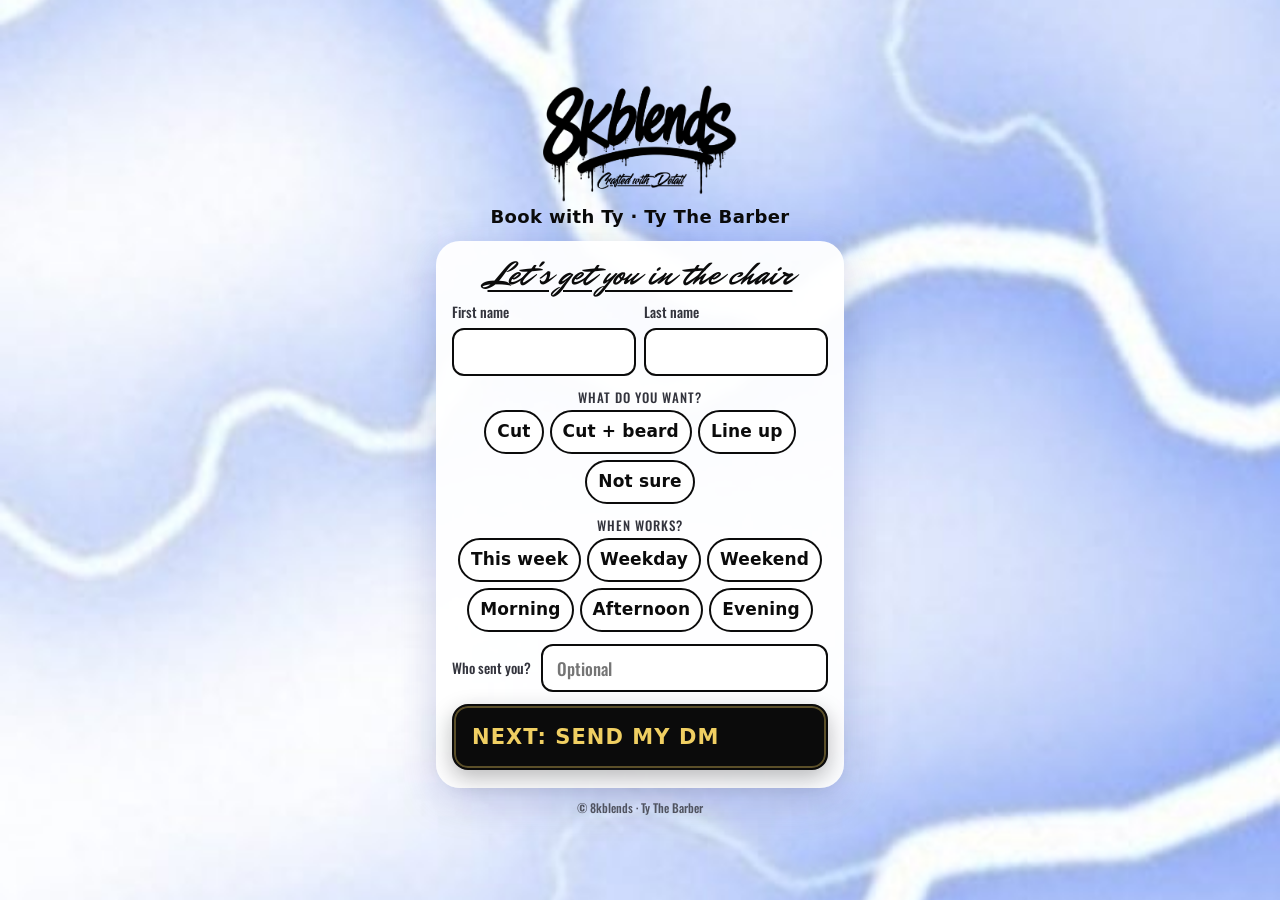
==== book/index.html @ 53a9d832 "Send reviews and booking requests to the 8kblends HQ Sheet Reviews (/review/) and booking requests (" ====
<!doctype html>
<html lang="en">
<head>
<meta charset="utf-8">
<meta name="viewport" content="width=device-width, initial-scale=1, viewport-fit=cover">
<meta name="theme-color" content="#0b0b0b">
<meta name="format-detection" content="telephone=no">
<meta name="apple-mobile-web-app-capable" content="yes">
<meta name="mobile-web-app-capable" content="yes">
<meta name="apple-mobile-web-app-status-bar-style" content="default">
<meta name="description" content="Looking for your next Barber? Save Ty's contact in one tap, follow @8kblends and book a cut. The Bay Area, California.">
<meta property="og:type" content="website">
<meta property="og:site_name" content="8kblends">
<meta property="og:url" content="https://8kblends.github.io/">
<meta property="og:title" content="Ty The Barber · @8kblends">
<meta property="og:description" content="Looking for your next Barber? Save my contact in one tap.">
<meta property="og:image" content="https://8kblends.github.io/assets/og.jpg">
<meta property="og:image:width" content="1200">
<meta property="og:image:height" content="630">
<meta property="og:image:alt" content="The 8kblends drip logo with a cartoon of Ty holding gold clippers">
<meta name="twitter:card" content="summary_large_image">
<link rel="icon" type="image/png" href="/icons/icon-192.png">
<link rel="apple-touch-icon" href="/icons/apple-touch-icon.png">
<link rel="preload" href="/assets/fonts/oswald-latin-700-normal.woff2" as="font" type="font/woff2" crossorigin>
<link rel="preload" href="/assets/fonts/mr-dafoe-latin-400-normal.woff2" as="font" type="font/woff2" crossorigin>
<link rel="stylesheet" href="/assets/site.css?v=54b8e4a54a">


<title>Book a cut · 8kblends</title>
<link rel="canonical" href="https://8kblends.github.io/book/">
<link rel="manifest" href="/manifest.webmanifest">
</head>
<body class="theme-lightning book-page">
<div class="wrap">
  <header class="masthead">
    <img class="logo logo-sm" src="/assets/logo.webp" width="994" height="599" alt="8kblends, Crafted with Detail">
    <h1 class="byline">Book with Ty <span aria-hidden="true">·</span> Ty The Barber</h1>
  </header>

  <main class="panel">
    <h2 class="hook">Let's get you in the chair</h2>
    <form class="book-form" data-book-form>
      <div class="field-row">
        <label class="field"><span>First name</span><input name="first" autocomplete="given-name" maxlength="30" required></label>
        <label class="field"><span>Last name</span><input name="last" autocomplete="family-name" maxlength="30" required></label>
      </div>
      <fieldset class="chips">
        <legend>What do you want?</legend>
        <label class="chip"><input type="radio" name="service" value="Cut" required><span>Cut</span></label>
        <label class="chip"><input type="radio" name="service" value="Cut + beard"><span>Cut + beard</span></label>
        <label class="chip"><input type="radio" name="service" value="Line up"><span>Line up</span></label>
        <label class="chip"><input type="radio" name="service" value="Not sure"><span>Not sure</span></label>
      </fieldset>
      <fieldset class="chips">
        <legend>When works?</legend>
        <label class="chip"><input type="radio" name="day" value="This week"><span>This week</span></label>
        <label class="chip"><input type="radio" name="day" value="Weekday"><span>Weekday</span></label>
        <label class="chip"><input type="radio" name="day" value="Weekend"><span>Weekend</span></label>
        <label class="chip"><input type="radio" name="time" value="Morning"><span>Morning</span></label>
        <label class="chip"><input type="radio" name="time" value="Afternoon"><span>Afternoon</span></label>
        <label class="chip"><input type="radio" name="time" value="Evening"><span>Evening</span></label>
      </fieldset>
      <label class="field field-inline"><span>Who sent you?</span><input name="ref" maxlength="30" placeholder="Optional"></label>
      <input class="hp" name="website" tabindex="-1" autocomplete="off" aria-hidden="true">
      <button class="btn btn-primary" type="submit">Next: send my DM</button>
    </form>
  </main>

  <p class="fine">© 8kblends · Ty The Barber</p>
</div>

<dialog class="sheet" id="book-dm" aria-labelledby="book-dm-title">
  <form method="dialog" class="sheet-close-form">
    <button class="sheet-close" aria-label="Close">
      <svg viewBox="0 0 24 24" fill="none" stroke="currentColor" stroke-width="2.4" stroke-linecap="round" aria-hidden="true"><path d="M6 6l12 12M18 6 6 18"/></svg>
    </button>
  </form>
  <p class="sheet-kicker">Last step</p>
  <h2 class="sheet-title" id="book-dm-title">Send me a DM</h2>
  <p class="sheet-text">Your message is copied. Paste it in Instagram and I'll confirm your time.</p>
  <p class="dm-preview" data-dm-preview></p>
  <a class="btn btn-primary" href="https://ig.me/m/8kblends" data-dm-open data-count="book-dm">
    <svg viewBox="0 0 24 24" fill="none" stroke="currentColor" stroke-width="2" stroke-linecap="round" stroke-linejoin="round" aria-hidden="true"><rect x="3" y="3" width="18" height="18" rx="5"/><circle cx="12" cy="12" r="4"/><circle cx="17.5" cy="6.5" r=".6" fill="currentColor"/></svg>
    Open Instagram DM
  </a>

  <form method="dialog"><button class="sheet-later">Done</button></form>
</dialog>
<script type="application/json" id="site-config">{"site": "https://8kblends.github.io", "phone": "+19254811969", "company": "Ty The Barber", "nickname": "Ty", "dm": "https://ig.me/m/8kblends", "endpoint": "https://script.google.com/macros/s/AKfycbwviMHjZOcUVLB2PJBwBjjKKElLPbeXS-Q68Xgtw4oMO0ocJk8Ds4v7jdi9OsdoQ2rn/exec", "share_text": "Get a fresh cut from Ty The Barber 💈 Mention me when you book:", "banner": "{name} sent you! Mention {name} when you book."}</script>
<script src="/assets/card.js?v=54b8e4a54a" defer></script>
<script src="/assets/book.js?v=54b8e4a54a" defer></script>
</body>
</html>
---- assets/site.css ----
/* 8kblends digital card. Brand kit pulled from the Canva mockups. */

@font-face { font-family: "Oswald"; font-weight: 500; font-display: swap;
  src: url("/assets/fonts/oswald-latin-500-normal.woff2") format("woff2"); }
@font-face { font-family: "Oswald"; font-weight: 700; font-display: swap;
  src: url("/assets/fonts/oswald-latin-700-normal.woff2") format("woff2"); }
@font-face { font-family: "Mr Dafoe"; font-weight: 400; font-display: swap;
  src: url("/assets/fonts/mr-dafoe-latin-400-normal.woff2") format("woff2"); }

:root {
  /* The card is a printed-brand look: always white paper, black ink. */
  color-scheme: light;
  --ink: #0b0b0b;
  --ink-2: #33343d;
  --paper: #ffffff;
  --bolt: #7586ec;
  --bolt-wash: #eef0fd;
  --gold-hi: #f0cf62;
  --radius: 16px;
  --display: "Oswald", "Arial Narrow", "Roboto Condensed", system-ui, sans-serif;
  --script: "Mr Dafoe", "Brush Script MT", "Segoe Script", cursive;
  /* Everything below scales with the visible screen height (svh), so the
     card always fits on one screen, from an iPhone SE up. */
  --vh: 1vh;
}
@supports (height: 1svh) { :root { --vh: 1svh; } }

* { box-sizing: border-box; }
html { -webkit-text-size-adjust: 100%; }
body {
  margin: 0;
  background: var(--paper);
  color: var(--ink);
  font: 500 16px/1.4 var(--display);
}
img { display: block; max-width: 100%; height: auto; }
a { color: inherit; }

/* ---------- Card page: one screen, lightning ---------- */
.theme-lightning { background: var(--bolt-wash) url("/assets/lightning.jpg") center / cover no-repeat; }
.wrap {
  display: flex; flex-direction: column; justify-content: center;
  gap: clamp(6px, calc(1.3 * var(--vh)), 14px);
  width: 100%; max-width: 440px; min-height: calc(100 * var(--vh));
  margin: 0 auto;
  padding: calc(clamp(8px, calc(1.6 * var(--vh)), 18px) + env(safe-area-inset-top)) 16px
           calc(clamp(8px, calc(1.4 * var(--vh)), 16px) + env(safe-area-inset-bottom));
}
.masthead { display: grid; justify-items: center; gap: 2px; }
.logo { width: auto; max-width: min(94%, 380px); max-height: calc(21 * var(--vh)); }
.byline {
  margin: 0; text-align: center;
  font-weight: 700; font-size: clamp(14px, calc(2.1 * var(--vh)), 18px); letter-spacing: .02em;
}
.panel {
  padding: clamp(10px, calc(1.8 * var(--vh)), 18px) 16px clamp(12px, calc(2 * var(--vh)), 20px);
  border-radius: 24px;
  background: rgba(255, 255, 255, .95);
  box-shadow: 0 12px 40px rgba(40, 50, 140, .22);
}
.hook {
  margin: 0 0 clamp(8px, calc(1.4 * var(--vh)), 14px);
  font: 400 clamp(24px, calc(4.2 * var(--vh)), 34px)/1.05 var(--script);
  text-align: center;
  text-decoration: underline; text-decoration-thickness: 2px; text-underline-offset: 6px;
}
.fine { margin: 0; text-align: center; font-size: 12px; color: var(--ink-2); opacity: .8; }

/* "Marcus sent you" line, shown when the card is opened from a friend's link. */
.ref-banner {
  margin: 0 0 clamp(6px, calc(1.2 * var(--vh)), 14px); padding: clamp(5px, calc(1 * var(--vh)), 9px) 12px;
  border-radius: 14px; background: var(--ink); color: var(--gold-hi);
  font-size: clamp(13px, calc(2.1 * var(--vh)), 16px); line-height: 1.2; text-align: center;
}
.ref-banner[hidden] { display: none; }
/* On a friend's link the banner takes the headline's place, so the card still fits one screen. */
.ref-banner:not([hidden]) + .hook { display: none; }

/* Price strip. Free mode: prices crossed out next to a FREE stamp. */
.prices {
  display: flex; flex-wrap: wrap; justify-content: center; align-items: center; gap: 2px 12px;
  margin: calc(-0.4 * var(--vh)) 0 clamp(8px, calc(1.3 * var(--vh)), 14px); padding: 0;
  list-style: none; font-size: clamp(13px, calc(1.9 * var(--vh)), 15px); color: var(--ink-2);
}
.prices li { white-space: nowrap; }
.prices s { text-decoration-thickness: 2px; text-decoration-color: #d0342c; }
.prices b { color: var(--ink); }
.free-badge {
  padding: 2px 9px; border-radius: 999px; background: var(--ink); color: var(--gold-hi);
  font-weight: 700; letter-spacing: .1em; text-transform: uppercase;
  transform: rotate(-4deg);
}
.visually-hidden {
  position: absolute; width: 1px; height: 1px; overflow: hidden;
  clip: rect(0 0 0 0); clip-path: inset(50%); white-space: nowrap;
}

/* ---------- Buttons ---------- */
.actions { display: grid; gap: clamp(6px, calc(1.1 * var(--vh)), 12px); }
.btn {
  display: flex; align-items: center; gap: 14px;
  width: 100%; min-height: clamp(42px, calc(6.4 * var(--vh)), 58px); padding: 0 18px;
  border: 2px solid var(--ink); border-radius: var(--radius);
  background: var(--paper); color: var(--ink);
  font: 700 clamp(15px, calc(2.2 * var(--vh)), 18px)/1 var(--display);
  letter-spacing: .05em; text-transform: uppercase; text-align: left;
  text-decoration: none; cursor: pointer;
  -webkit-tap-highlight-color: transparent;
  transition: transform .08s ease;
}
.btn:active { transform: scale(.98); }
.btn:focus-visible, .sheet-close:focus-visible { outline: 3px solid var(--bolt); outline-offset: 3px; }
.btn svg { width: 22px; height: 22px; flex: none; }
.btn .sub {
  margin-left: auto;
  font: 500 14px/1.1 var(--display); letter-spacing: .02em; text-transform: none;
  color: var(--ink-2); text-align: right;
}
/* Labels stay on one line; only the small sub line may wrap on narrow phones. */
.btn { white-space: nowrap; }
.btn .sub { white-space: normal; }
/* A tip that's been done gets a check mark. */
.btn.done::after {
  content: "✓"; display: grid; place-items: center; flex: none;
  width: 24px; height: 24px; margin-left: 10px; border-radius: 50%;
  background: #00a63e; color: #fff; font-size: 14px;
}
.btn.done::after { margin-left: auto; }
/* Two-line button: label with the sub line under it (tip page). */
.btn-tall { min-height: clamp(54px, calc(8 * var(--vh)), 68px); }
.stack { display: grid; gap: 5px; }
.btn-tall .sub { margin-left: 0; }
.btn-primary {
  min-height: clamp(48px, calc(7.4 * var(--vh)), 66px);
  font-size: clamp(17px, calc(2.5 * var(--vh)), 21px);
  background: var(--ink); color: var(--gold-hi); border-color: var(--ink);
  box-shadow: 0 8px 22px rgba(11, 11, 11, .28), inset 0 0 0 2px rgba(240, 207, 98, .35);
}

.contact-line {
  display: flex; justify-content: center; align-items: center; flex-wrap: wrap; gap: 4px 14px;
  margin: clamp(8px, calc(1.4 * var(--vh)), 16px) 0 0;
  font-size: clamp(14px, calc(2 * var(--vh)), 16px);
}
.contact-line a { text-underline-offset: 3px; }

/* ---------- Bottom sheets (follow nudge, thank-you) ---------- */
.sheet {
  position: fixed; inset: auto 0 0 0;
  width: min(100%, 440px); max-width: none; margin: 0 auto;
  padding: 22px 20px calc(24px + env(safe-area-inset-bottom));
  border: 0; border-radius: 24px 24px 0 0;
  background: var(--paper); color: var(--ink);
  box-shadow: 0 -10px 40px rgba(11, 11, 11, .25);
}
.sheet::backdrop { background: rgba(11, 11, 11, .45); }
.sheet[open] { animation: sheet-up .22s ease-out; }
@keyframes sheet-up { from { transform: translateY(40px); opacity: 0; } }
.sheet-close-form { position: absolute; top: 12px; right: 12px; margin: 0; }
.sheet-close {
  display: grid; place-items: center; width: 40px; height: 40px;
  border: 0; border-radius: 50%; background: #f0f0f3; color: var(--ink); cursor: pointer;
}
.sheet-close svg { width: 18px; height: 18px; }
.sheet-title { margin: 0 0 14px; font: 700 20px/1 var(--display); letter-spacing: .05em; text-transform: uppercase; }

.toast {
  position: fixed; left: 50%; bottom: calc(24px + env(safe-area-inset-bottom)); z-index: 10;
  transform: translate(-50%, 16px); opacity: 0; pointer-events: none;
  padding: 12px 18px; border-radius: 999px;
  background: var(--ink); color: var(--paper);
  font: 500 15px/1.2 var(--display); white-space: nowrap;
  transition: opacity .2s, transform .2s;
}
.toast.show { opacity: 1; transform: translate(-50%, 0); }

/* ---------- QR screen (slide 4, shown on Ty's phone) ---------- */
.qr-page { background: var(--bolt-wash) url("/assets/lightning.jpg") center / cover no-repeat; }
.qr-stage {
  display: grid;
  grid-template-rows: auto auto auto auto minmax(0, 1fr);
  grid-template-areas: "tabs" "hook" "qr" "cta" "scene";
  justify-items: center;
  height: calc(100 * var(--vh));
  padding: calc(12px + env(safe-area-inset-top)) 16px 0;
  overflow: hidden;
}
/* Contact | Pay toggle: Ty flips to Pay at checkout. */
.qr-tabs {
  grid-area: tabs; display: inline-flex; padding: 3px;
  border: 2px solid var(--ink); border-radius: 999px; background: rgba(255, 255, 255, .9);
}
.qr-tabs button {
  min-width: 92px; min-height: 36px; padding: 0 16px;
  border: 0; border-radius: 999px; background: transparent; color: var(--ink);
  font: 700 15px/1 var(--display); letter-spacing: .06em; text-transform: uppercase; cursor: pointer;
}
.qr-tabs button[aria-selected="true"] { background: var(--ink); color: var(--gold-hi); }
.qr-tabs button:focus-visible { outline: 3px solid var(--bolt); outline-offset: 2px; }
[data-mode="contact"] [data-for]:not([data-for="contact"]),
[data-mode]:not([data-mode="contact"]) [data-for="contact"] { display: none; }

.qr-hook {
  grid-area: hook; margin: calc(1.4 * var(--vh)) 0 0;
  font: 400 clamp(28px, 8.6vw, 44px)/1.05 var(--script); text-align: center;
  text-decoration: underline; text-decoration-thickness: 2px; text-underline-offset: 7px;
}
.qr-box {
  grid-area: qr; margin-top: calc(1.6 * var(--vh));
  width: var(--qr-size, min(84vw, calc(42 * var(--vh)), 440px)); aspect-ratio: 1;
  background: #fff; border-radius: 22px; overflow: hidden;
  box-shadow: 0 14px 40px rgba(40, 50, 140, .25);
}
.qr-box svg { display: block; width: 100%; height: 100%; }
.qr-cta {
  grid-area: cta; margin: calc(1.8 * var(--vh)) 0 0; text-align: center;
  font: 700 clamp(16px, 5vw, 22px)/1.1 var(--display); letter-spacing: .05em; text-transform: uppercase;
}
/* Bottom "barbershop" scene: pole on the wall (left, raised), the customer
   in the chair (center) and Ty (right). */
.qr-scene {
  grid-area: scene; align-self: stretch; justify-self: stretch;
  display: grid; grid-template-columns: auto 1fr auto; grid-template-rows: minmax(0, 1fr);
  align-items: end; min-height: 0;
}
.qr-scene img { width: auto; height: auto; max-height: 100%; min-height: 0; filter: drop-shadow(0 8px 10px rgba(30, 40, 120, .25)); }
.qr-scene .qr-pole { grid-column: 1; align-self: center; height: min(16vh, 70%); max-height: 150px; margin-bottom: 8%; }
.qr-scene .qr-chair { grid-column: 2; justify-self: center; max-width: 100%; }
.qr-scene .qr-avatar { grid-column: 3; max-width: 34vw; }
/* Variant B: the same customer, facing the other way. */
[data-variant="b"] .qr-chair { transform: scaleX(-1); }
.qr-back {
  position: fixed; top: calc(8px + env(safe-area-inset-top)); right: 14px;
  font-size: 13px; color: var(--ink-2); opacity: .65;
}

/* Phone turned sideways: pole and customer on the left, QR center, Ty right. */
@media (orientation: landscape) and (max-height: 640px) {
  .qr-stage {
    position: relative;
    display: flex; flex-direction: column; align-items: center; justify-content: center;
    padding: 8px 0 calc(8px + env(safe-area-inset-bottom));
  }
  .qr-tabs { order: 0; }
  .qr-tabs button { min-height: 28px; min-width: 80px; font-size: 13px; }
  .qr-box { order: 1; margin: 6px 0 0; width: var(--qr-size, min(66vh, 38vw)); }
  .qr-hook { order: 2; margin: 6px 0 0; font-size: 26px; }
  .qr-cta { order: 3; margin-top: 4px; font-size: 14px; }
  .qr-scene { position: absolute; inset: 0; display: block; pointer-events: none; }
  .qr-scene img { position: absolute; max-height: none; max-width: none; }
  .qr-scene .qr-pole { left: max(28px, env(safe-area-inset-left)); top: 40%; height: 34vh; margin: 0; transform: translateY(-50%); }
  .qr-scene .qr-chair { left: max(14%, env(safe-area-inset-left)); bottom: 0; height: 52vh; }
  .qr-scene .qr-avatar { right: max(20px, env(safe-area-inset-right)); bottom: 0; height: 90vh; }
  .qr-back { display: none; }
}

/* ---------- Pay page ---------- */
.logo-sm { max-height: calc(13 * var(--vh)); }
.pay-page .hook { margin-bottom: clamp(6px, calc(1.2 * var(--vh)), 12px); }
.pay-form { display: grid; gap: clamp(6px, calc(1.2 * var(--vh)), 12px); }
.chips { display: flex; flex-wrap: wrap; justify-content: center; gap: 6px; margin: 0; padding: 0; border: 0; min-width: 0; }
.chips legend {
  width: 100%; margin: 0 0 6px; padding: 0; text-align: center;
  font-size: 13px; letter-spacing: .08em; text-transform: uppercase; color: var(--ink-2);
}
.chip { position: relative; cursor: pointer; -webkit-tap-highlight-color: transparent; }
.chip input { position: absolute; opacity: 0; pointer-events: none; }
.chip span {
  display: inline-flex; align-items: center; min-height: clamp(36px, calc(5.4 * var(--vh)), 44px); padding: 0 11px;
  border: 2px solid var(--ink); border-radius: 999px; background: var(--paper);
  font-weight: 700; font-size: clamp(14px, calc(2.1 * var(--vh)), 17px); letter-spacing: .01em; white-space: nowrap;
}
.chip input:checked + span { background: var(--ink); color: var(--gold-hi); }
.chip input:focus-visible + span { outline: 3px solid var(--bolt); outline-offset: 2px; }
.total {
  margin: clamp(8px, calc(1.6 * var(--vh)), 16px) 0; text-align: center;
  font-size: clamp(18px, calc(2.6 * var(--vh)), 22px); text-transform: uppercase; letter-spacing: .05em;
}
.total b { font-size: 1.6em; letter-spacing: 0; }
.total-detail { font-size: 14px; text-transform: none; letter-spacing: .01em; color: var(--ink-2); }
.btn-pay { min-height: clamp(50px, calc(7.4 * var(--vh)), 64px); font-size: clamp(17px, calc(2.5 * var(--vh)), 20px); }
.app-badge {
  display: grid; place-items: center; flex: none; width: 30px; height: 30px; border-radius: 9px;
  color: #fff; font-weight: 700; font-size: 18px;
}
.app-badge.cash { background: #00c244; }
.app-badge.apple { background: var(--ink); }
.app-badge svg { width: 18px; height: 18px; }

/* Sheet text (follow nudge, thank-you) */
.sheet-kicker { margin: 0 0 4px; font-size: 13px; letter-spacing: .1em; text-transform: uppercase; color: var(--ink-2); }
.sheet-text { margin: -6px 0 10px; font-size: 16px; color: var(--ink-2); }
.sheet-perk { margin: 0 0 14px; padding: 10px 14px; border-radius: 12px; background: var(--bolt-wash); font-size: 16px; }
.sheet-perk span { color: var(--gold); }
.sheet-later {
  display: block; width: 100%; margin-top: 8px; padding: 10px; border: 0; background: none;
  font: 500 15px/1 var(--display); color: var(--ink-2); text-decoration: underline; text-underline-offset: 3px; cursor: pointer;
}

/* ---------- Tip page (free mode) ---------- */
.tip-page .hook { margin-bottom: clamp(6px, calc(1 * var(--vh)), 10px); }
.legend {
  margin: 0 0 8px; text-align: center;
  font-size: 13px; letter-spacing: .08em; text-transform: uppercase; color: var(--ink-2);
}

/* Sheet forms: send a friend, review */
.sheet-form { display: grid; gap: 12px; margin: 0 0 4px; }
.field { display: grid; gap: 6px; font-size: 14px; color: var(--ink-2); }
.field input {
  width: 100%; min-height: 48px; padding: 0 14px;
  border: 2px solid var(--ink); border-radius: 12px; background: var(--paper); color: var(--ink);
  font: 500 17px/1 var(--display);
}
.field input:focus-visible { outline: 3px solid var(--bolt); outline-offset: 2px; }
.stars { display: flex; justify-content: center; gap: 4px; margin: 0; padding: 0; border: 0; flex-direction: row-reverse; }
.stars label { cursor: pointer; -webkit-tap-highlight-color: transparent; }
.stars input { position: absolute; opacity: 0; pointer-events: none; }
.stars span { display: block; padding: 0 4px; font-size: 40px; line-height: 1; color: #d7d8e0; transition: color .1s; }
/* Markup is 5..1 and row-reverse shows it 1..5, so "~" reaches the lower stars to its left. */
.stars input:checked + span, .stars label:has(input:checked) ~ label span { color: var(--gold-hi); text-shadow: 0 1px 0 #b8941f; }
.stars input:focus-visible + span { outline: 3px solid var(--bolt); outline-offset: 2px; border-radius: 6px; }
[data-step="rate"] [data-step-panel="post"], [data-step="post"] [data-step-panel="rate"] { display: none; }
.btn-friend { margin-top: 10px; }
/* Referral toggle on the pay page: a lighter, dashed chip under the tips. */
.chip-ref span {
  min-height: clamp(30px, calc(4.6 * var(--vh)), 40px); border-style: dashed;
  font-size: clamp(13px, calc(2 * var(--vh)), 16px);
}
.chip-ref input:checked + span { border-style: solid; }

/* ---------- Forms: review and booking (live mode) ---------- */
.review-form, .book-form { display: grid; gap: clamp(8px, calc(1.4 * var(--vh)), 12px); margin: 0; }
.field-row { display: grid; grid-template-columns: 1fr 1fr; gap: 8px; }
.field-row .field input { min-width: 0; }
.review-page .field input, .book-page .field input { min-height: clamp(40px, calc(6 * var(--vh)), 48px); }
.field-inline { grid-template-columns: auto 1fr; align-items: center; gap: 10px; }
.check { display: flex; align-items: center; gap: 10px; font-size: 15px; color: var(--ink-2); cursor: pointer; }
.check input { width: 22px; height: 22px; accent-color: var(--ink); flex: none; }
/* Honeypot: hidden from people, filled in by spam bots. */
.hp { position: absolute; left: -9999px; width: 1px; height: 1px; opacity: 0; }
.book-form .chips { gap: 6px; }
.book-form .chips legend { margin-bottom: 4px; }
.book-page .hook, .review-page .hook { margin-bottom: clamp(6px, calc(1 * var(--vh)), 10px); }
.review-page .stars span { font-size: clamp(34px, calc(6 * var(--vh)), 44px); }
.dm-preview {
  margin: 0 0 14px; padding: 12px 14px; border-radius: 14px 14px 14px 4px;
  background: var(--bolt-wash); font-size: 15px; line-height: 1.35;
}
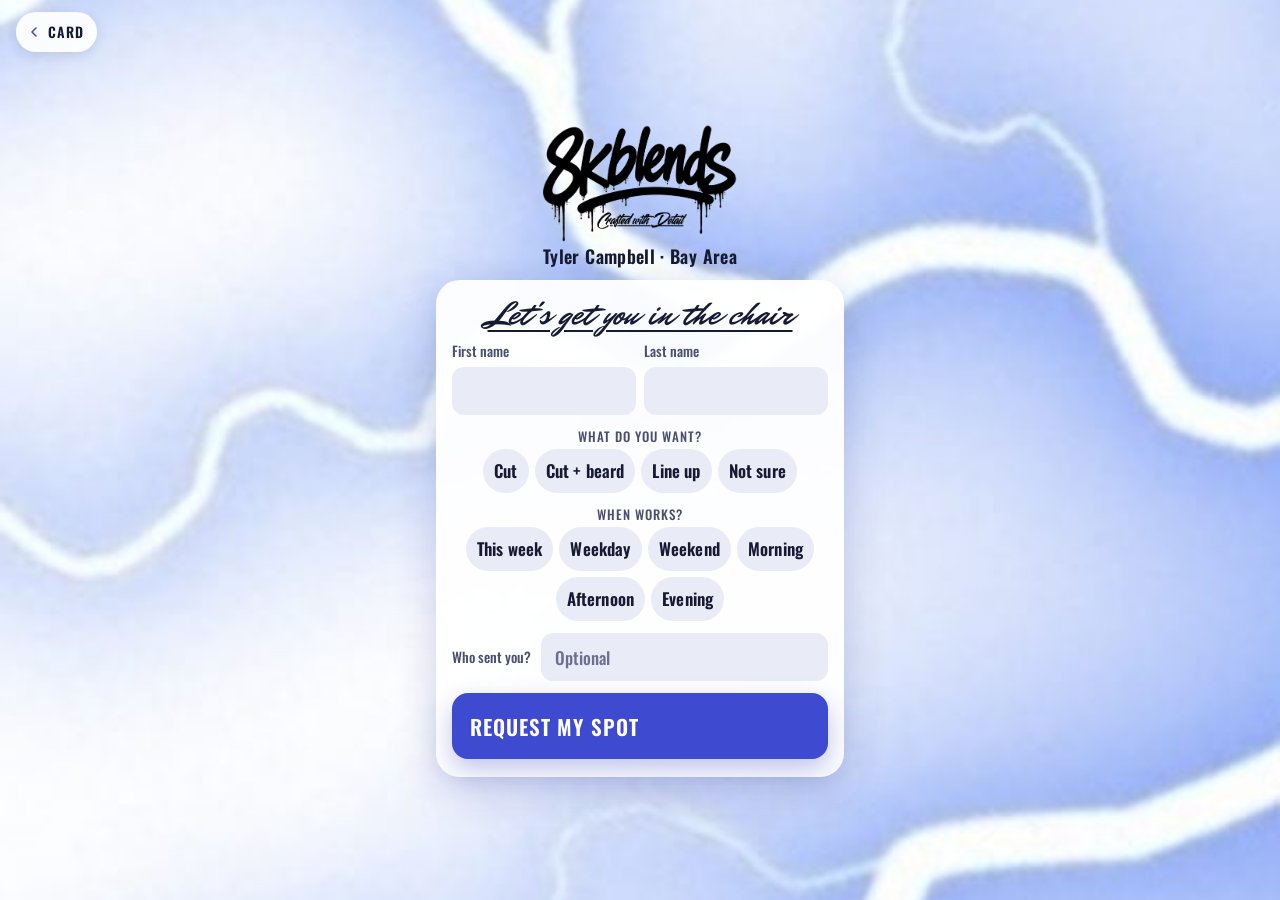
==== commit ca079b64: "New look: soft-tint buttons, back-to-card chip, cleaner wording Co-Authored-By: Claude Opus 5.5 <nor" ====
--- a/book/index.html
+++ b/book/index.html
@@ -3,7 +3,7 @@
 <head>
 <meta charset="utf-8">
 <meta name="viewport" content="width=device-width, initial-scale=1, viewport-fit=cover">
-<meta name="theme-color" content="#0b0b0b">
+<meta name="theme-color" content="#171a33">
 <meta name="format-detection" content="telephone=no">
 <meta name="apple-mobile-web-app-capable" content="yes">
 <meta name="mobile-web-app-capable" content="yes">
@@ -21,9 +21,9 @@
 <meta name="twitter:card" content="summary_large_image">
 <link rel="icon" type="image/png" href="/icons/icon-192.png">
 <link rel="apple-touch-icon" href="/icons/apple-touch-icon.png">
-<link rel="preload" href="/assets/fonts/oswald-latin-700-normal.woff2" as="font" type="font/woff2" crossorigin>
+<link rel="preload" href="/assets/fonts/oswald-latin-600-normal.woff2" as="font" type="font/woff2" crossorigin>
 <link rel="preload" href="/assets/fonts/mr-dafoe-latin-400-normal.woff2" as="font" type="font/woff2" crossorigin>
-<link rel="stylesheet" href="/assets/site.css?v=54b8e4a54a">
+<link rel="stylesheet" href="/assets/site.css?v=cf305d82ed">
 
 
 <title>Book a cut · 8kblends</title>
@@ -31,10 +31,12 @@
 <link rel="manifest" href="/manifest.webmanifest">
 </head>
 <body class="theme-lightning book-page">
+<a class="back-chip" href="/"><svg viewBox="0 0 24 24" fill="none" stroke="currentColor" stroke-width="2.4" stroke-linecap="round" stroke-linejoin="round" aria-hidden="true"><path d="M15 6l-6 6 6 6"/></svg>Card</a>
+
 <div class="wrap">
   <header class="masthead">
     <img class="logo logo-sm" src="/assets/logo.webp" width="994" height="599" alt="8kblends, Crafted with Detail">
-    <h1 class="byline">Book with Ty <span aria-hidden="true">·</span> Ty The Barber</h1>
+    <h1 class="byline">Tyler Campbell <span aria-hidden="true">·</span> Bay Area</h1>
   </header>
 
   <main class="panel">
@@ -62,11 +64,11 @@
       </fieldset>
       <label class="field field-inline"><span>Who sent you?</span><input name="ref" maxlength="30" placeholder="Optional"></label>
       <input class="hp" name="website" tabindex="-1" autocomplete="off" aria-hidden="true">
-      <button class="btn btn-primary" type="submit">Next: send my DM</button>
+      <button class="btn btn-primary" type="submit">Request my spot</button>
     </form>
   </main>
 
-  <p class="fine">© 8kblends · Ty The Barber</p>
+
 </div>
 
 <dialog class="sheet" id="book-dm" aria-labelledby="book-dm-title">
@@ -76,18 +78,18 @@
     </button>
   </form>
   <p class="sheet-kicker">Last step</p>
-  <h2 class="sheet-title" id="book-dm-title">Send me a DM</h2>
-  <p class="sheet-text">Your message is copied. Paste it in Instagram and I'll confirm your time.</p>
+  <h2 class="sheet-title" id="book-dm-title">Almost booked</h2>
+  <p class="sheet-text">Your message is copied. Paste it in my DMs and I'll confirm your time.</p>
   <p class="dm-preview" data-dm-preview></p>
   <a class="btn btn-primary" href="https://ig.me/m/8kblends" data-dm-open data-count="book-dm">
     <svg viewBox="0 0 24 24" fill="none" stroke="currentColor" stroke-width="2" stroke-linecap="round" stroke-linejoin="round" aria-hidden="true"><rect x="3" y="3" width="18" height="18" rx="5"/><circle cx="12" cy="12" r="4"/><circle cx="17.5" cy="6.5" r=".6" fill="currentColor"/></svg>
-    Open Instagram DM
+    Open Instagram
   </a>
 
   <form method="dialog"><button class="sheet-later">Done</button></form>
 </dialog>
 <script type="application/json" id="site-config">{"site": "https://8kblends.github.io", "phone": "+19254811969", "company": "Ty The Barber", "nickname": "Ty", "dm": "https://ig.me/m/8kblends", "endpoint": "https://script.google.com/macros/s/AKfycbwviMHjZOcUVLB2PJBwBjjKKElLPbeXS-Q68Xgtw4oMO0ocJk8Ds4v7jdi9OsdoQ2rn/exec", "share_text": "Get a fresh cut from Ty The Barber 💈 Mention me when you book:", "banner": "{name} sent you! Mention {name} when you book."}</script>
-<script src="/assets/card.js?v=54b8e4a54a" defer></script>
-<script src="/assets/book.js?v=54b8e4a54a" defer></script>
+<script src="/assets/card.js?v=cf305d82ed" defer></script>
+<script src="/assets/book.js?v=cf305d82ed" defer></script>
 </body>
 </html>
--- a/assets/site.css
+++ b/assets/site.css
@@ -2,20 +2,39 @@
 
 @font-face { font-family: "Oswald"; font-weight: 500; font-display: swap;
   src: url("/assets/fonts/oswald-latin-500-normal.woff2") format("woff2"); }
-@font-face { font-family: "Oswald"; font-weight: 700; font-display: swap;
-  src: url("/assets/fonts/oswald-latin-700-normal.woff2") format("woff2"); }
+@font-face { font-family: "Oswald"; font-weight: 600; font-display: swap;
+  src: url("/assets/fonts/oswald-latin-600-normal.woff2") format("woff2"); }
 @font-face { font-family: "Mr Dafoe"; font-weight: 400; font-display: swap;
   src: url("/assets/fonts/mr-dafoe-latin-400-normal.woff2") format("woff2"); }
 
 :root {
-  /* The card is a printed-brand look: always white paper, black ink. */
+  /* The card is a printed-brand look: always white paper, navy ink.
+     Buttons are soft tints, one per action; only the main button is solid. */
   color-scheme: light;
-  --ink: #0b0b0b;
-  --ink-2: #33343d;
+  --ink: #171a33;
+  --ink-2: #4a4f6e;
   --paper: #ffffff;
-  --bolt: #7586ec;
   --bolt-wash: #eef0fd;
-  --gold-hi: #f0cf62;
+  --accent: #3e4bd0;
+  --accent-ink: #ffffff;
+  --accent-shadow: rgba(52, 64, 190, .3);
+  --friend: #e8b93a;
+  --friend-ink: #2a2108;
+  --friend-sub: #43350a;
+  --tint-follow: #f6d3e1;
+  --follow-ink: #2b1d26;
+  --follow-sub: #5e3a4e;
+  --follow-icon: #a3245f;
+  --tint-book: #d5dbfa;
+  --book-sub: #3f4568;
+  --book-icon: #2f3cb0;
+  --tint-review: #f3e3b0;
+  --review-ink: #2a2410;
+  --review-sub: #574a26;
+  --review-icon: #86620c;
+  --field: #e9ebf6;
+  --gold-hi: #e8b93a;
+  --gold: #c9971b;
   --radius: 16px;
   --display: "Oswald", "Arial Narrow", "Roboto Condensed", system-ui, sans-serif;
   --script: "Mr Dafoe", "Brush Script MT", "Segoe Script", cursive;
@@ -50,7 +69,7 @@
 .logo { width: auto; max-width: min(94%, 380px); max-height: calc(21 * var(--vh)); }
 .byline {
   margin: 0; text-align: center;
-  font-weight: 700; font-size: clamp(14px, calc(2.1 * var(--vh)), 18px); letter-spacing: .02em;
+  font-weight: 600; font-size: clamp(14px, calc(2.1 * var(--vh)), 18px); letter-spacing: .02em;
 }
 .panel {
   padding: clamp(10px, calc(1.8 * var(--vh)), 18px) 16px clamp(12px, calc(2 * var(--vh)), 20px);
@@ -69,7 +88,7 @@
 /* "Marcus sent you" line, shown when the card is opened from a friend's link. */
 .ref-banner {
   margin: 0 0 clamp(6px, calc(1.2 * var(--vh)), 14px); padding: clamp(5px, calc(1 * var(--vh)), 9px) 12px;
-  border-radius: 14px; background: var(--ink); color: var(--gold-hi);
+  border-radius: 14px; background: var(--friend); color: var(--friend-ink);
   font-size: clamp(13px, calc(2.1 * var(--vh)), 16px); line-height: 1.2; text-align: center;
 }
 .ref-banner[hidden] { display: none; }
@@ -86,8 +105,8 @@
 .prices s { text-decoration-thickness: 2px; text-decoration-color: #d0342c; }
 .prices b { color: var(--ink); }
 .free-badge {
-  padding: 2px 9px; border-radius: 999px; background: var(--ink); color: var(--gold-hi);
-  font-weight: 700; letter-spacing: .1em; text-transform: uppercase;
+  padding: 2px 9px; border-radius: 999px; background: var(--accent); color: var(--accent-ink);
+  font-weight: 600; letter-spacing: .1em; text-transform: uppercase;
   transform: rotate(-4deg);
 }
 .visually-hidden {
@@ -100,16 +119,16 @@
 .btn {
   display: flex; align-items: center; gap: 14px;
   width: 100%; min-height: clamp(42px, calc(6.4 * var(--vh)), 58px); padding: 0 18px;
-  border: 2px solid var(--ink); border-radius: var(--radius);
-  background: var(--paper); color: var(--ink);
-  font: 700 clamp(15px, calc(2.2 * var(--vh)), 18px)/1 var(--display);
+  border: 0; border-radius: var(--radius);
+  background: var(--field); color: var(--ink);
+  font: 600 clamp(15px, calc(2.2 * var(--vh)), 18px)/1 var(--display);
   letter-spacing: .05em; text-transform: uppercase; text-align: left;
   text-decoration: none; cursor: pointer;
   -webkit-tap-highlight-color: transparent;
   transition: transform .08s ease;
 }
 .btn:active { transform: scale(.98); }
-.btn:focus-visible, .sheet-close:focus-visible { outline: 3px solid var(--bolt); outline-offset: 3px; }
+.btn:focus-visible, .sheet-close:focus-visible, .back-chip:focus-visible { outline: 3px solid var(--accent); outline-offset: 3px; }
 .btn svg { width: 22px; height: 22px; flex: none; }
 .btn .sub {
   margin-left: auto;
@@ -133,9 +152,21 @@
 .btn-primary {
   min-height: clamp(48px, calc(7.4 * var(--vh)), 66px);
   font-size: clamp(17px, calc(2.5 * var(--vh)), 21px);
-  background: var(--ink); color: var(--gold-hi); border-color: var(--ink);
-  box-shadow: 0 8px 22px rgba(11, 11, 11, .28), inset 0 0 0 2px rgba(240, 207, 98, .35);
-}
+  background: var(--accent); color: var(--accent-ink);
+  box-shadow: 0 10px 24px var(--accent-shadow);
+}
+/* One soft tint per action, so stacked buttons read apart without heavy outlines. */
+.btn-follow { background: var(--tint-follow); color: var(--follow-ink); }
+.btn-follow svg { color: var(--follow-icon); }
+.btn-follow .sub { color: var(--follow-sub); }
+.btn-book { background: var(--tint-book); }
+.btn-book svg { color: var(--book-icon); }
+.btn-book .sub { color: var(--book-sub); }
+.btn-review { background: var(--tint-review); color: var(--review-ink); }
+.btn-review svg { color: var(--review-icon); }
+.btn-review .sub { color: var(--review-sub); }
+.btn-friend { background: var(--friend); color: var(--friend-ink); box-shadow: 0 8px 18px rgba(176, 128, 20, .28); }
+.btn-friend .sub { color: var(--friend-sub); }
 
 .contact-line {
   display: flex; justify-content: center; align-items: center; flex-wrap: wrap; gap: 4px 14px;
@@ -159,10 +190,10 @@
 .sheet-close-form { position: absolute; top: 12px; right: 12px; margin: 0; }
 .sheet-close {
   display: grid; place-items: center; width: 40px; height: 40px;
-  border: 0; border-radius: 50%; background: #f0f0f3; color: var(--ink); cursor: pointer;
+  border: 0; border-radius: 50%; background: var(--field); color: var(--ink); cursor: pointer;
 }
 .sheet-close svg { width: 18px; height: 18px; }
-.sheet-title { margin: 0 0 14px; font: 700 20px/1 var(--display); letter-spacing: .05em; text-transform: uppercase; }
+.sheet-title { margin: 0 0 14px; font: 600 21px/1 var(--display); letter-spacing: .05em; text-transform: uppercase; }
 
 .toast {
   position: fixed; left: 50%; bottom: calc(24px + env(safe-area-inset-bottom)); z-index: 10;
@@ -188,15 +219,16 @@
 /* Contact | Pay toggle: Ty flips to Pay at checkout. */
 .qr-tabs {
   grid-area: tabs; display: inline-flex; padding: 3px;
-  border: 2px solid var(--ink); border-radius: 999px; background: rgba(255, 255, 255, .9);
+  border-radius: 999px; background: rgba(255, 255, 255, .92);
+  box-shadow: 0 4px 14px rgba(30, 40, 110, .14);
 }
 .qr-tabs button {
   min-width: 92px; min-height: 36px; padding: 0 16px;
   border: 0; border-radius: 999px; background: transparent; color: var(--ink);
-  font: 700 15px/1 var(--display); letter-spacing: .06em; text-transform: uppercase; cursor: pointer;
-}
-.qr-tabs button[aria-selected="true"] { background: var(--ink); color: var(--gold-hi); }
-.qr-tabs button:focus-visible { outline: 3px solid var(--bolt); outline-offset: 2px; }
+  font: 600 15px/1 var(--display); letter-spacing: .06em; text-transform: uppercase; cursor: pointer;
+}
+.qr-tabs button[aria-selected="true"] { background: var(--accent); color: var(--accent-ink); }
+.qr-tabs button:focus-visible { outline: 3px solid var(--accent); outline-offset: 2px; }
 [data-mode="contact"] [data-for]:not([data-for="contact"]),
 [data-mode]:not([data-mode="contact"]) [data-for="contact"] { display: none; }
 
@@ -214,7 +246,7 @@
 .qr-box svg { display: block; width: 100%; height: 100%; }
 .qr-cta {
   grid-area: cta; margin: calc(1.8 * var(--vh)) 0 0; text-align: center;
-  font: 700 clamp(16px, 5vw, 22px)/1.1 var(--display); letter-spacing: .05em; text-transform: uppercase;
+  font: 600 clamp(16px, 5vw, 22px)/1.1 var(--display); letter-spacing: .05em; text-transform: uppercase;
 }
 /* Bottom "barbershop" scene: pole on the wall (left, raised), the customer
    in the chair (center) and Ty (right). */
@@ -267,11 +299,11 @@
 .chip input { position: absolute; opacity: 0; pointer-events: none; }
 .chip span {
   display: inline-flex; align-items: center; min-height: clamp(36px, calc(5.4 * var(--vh)), 44px); padding: 0 11px;
-  border: 2px solid var(--ink); border-radius: 999px; background: var(--paper);
-  font-weight: 700; font-size: clamp(14px, calc(2.1 * var(--vh)), 17px); letter-spacing: .01em; white-space: nowrap;
-}
-.chip input:checked + span { background: var(--ink); color: var(--gold-hi); }
-.chip input:focus-visible + span { outline: 3px solid var(--bolt); outline-offset: 2px; }
+  border-radius: 999px; background: var(--field);
+  font-weight: 600; font-size: clamp(14px, calc(2.1 * var(--vh)), 17px); letter-spacing: .01em; white-space: nowrap;
+}
+.chip input:checked + span { background: var(--accent); color: var(--accent-ink); }
+.chip input:focus-visible + span { outline: 3px solid var(--accent); outline-offset: 2px; }
 .total {
   margin: clamp(8px, calc(1.6 * var(--vh)), 16px) 0; text-align: center;
   font-size: clamp(18px, calc(2.6 * var(--vh)), 22px); text-transform: uppercase; letter-spacing: .05em;
@@ -281,7 +313,7 @@
 .btn-pay { min-height: clamp(50px, calc(7.4 * var(--vh)), 64px); font-size: clamp(17px, calc(2.5 * var(--vh)), 20px); }
 .app-badge {
   display: grid; place-items: center; flex: none; width: 30px; height: 30px; border-radius: 9px;
-  color: #fff; font-weight: 700; font-size: 18px;
+  color: #fff; font-weight: 600; font-size: 18px;
 }
 .app-badge.cash { background: #00c244; }
 .app-badge.apple { background: var(--ink); }
@@ -290,7 +322,7 @@
 /* Sheet text (follow nudge, thank-you) */
 .sheet-kicker { margin: 0 0 4px; font-size: 13px; letter-spacing: .1em; text-transform: uppercase; color: var(--ink-2); }
 .sheet-text { margin: -6px 0 10px; font-size: 16px; color: var(--ink-2); }
-.sheet-perk { margin: 0 0 14px; padding: 10px 14px; border-radius: 12px; background: var(--bolt-wash); font-size: 16px; }
+.sheet-perk { margin: 0 0 14px; padding: 10px 14px; border-radius: 12px; background: var(--tint-follow); font-size: 16px; }
 .sheet-perk span { color: var(--gold); }
 .sheet-later {
   display: block; width: 100%; margin-top: 8px; padding: 10px; border: 0; background: none;
@@ -309,25 +341,27 @@
 .field { display: grid; gap: 6px; font-size: 14px; color: var(--ink-2); }
 .field input {
   width: 100%; min-height: 48px; padding: 0 14px;
-  border: 2px solid var(--ink); border-radius: 12px; background: var(--paper); color: var(--ink);
+  border: 0; border-radius: 12px; background: var(--field); color: var(--ink);
   font: 500 17px/1 var(--display);
 }
-.field input:focus-visible { outline: 3px solid var(--bolt); outline-offset: 2px; }
+.field input::placeholder { color: #6b7090; }
+.field input:focus-visible { outline: 3px solid var(--accent); outline-offset: 2px; }
 .stars { display: flex; justify-content: center; gap: 4px; margin: 0; padding: 0; border: 0; flex-direction: row-reverse; }
 .stars label { cursor: pointer; -webkit-tap-highlight-color: transparent; }
 .stars input { position: absolute; opacity: 0; pointer-events: none; }
 .stars span { display: block; padding: 0 4px; font-size: 40px; line-height: 1; color: #d7d8e0; transition: color .1s; }
 /* Markup is 5..1 and row-reverse shows it 1..5, so "~" reaches the lower stars to its left. */
 .stars input:checked + span, .stars label:has(input:checked) ~ label span { color: var(--gold-hi); text-shadow: 0 1px 0 #b8941f; }
-.stars input:focus-visible + span { outline: 3px solid var(--bolt); outline-offset: 2px; border-radius: 6px; }
+.stars input:focus-visible + span { outline: 3px solid var(--accent); outline-offset: 2px; border-radius: 6px; }
 [data-step="rate"] [data-step-panel="post"], [data-step="post"] [data-step-panel="rate"] { display: none; }
-.btn-friend { margin-top: 10px; }
+.sheet .btn-friend { margin-top: 10px; }
 /* Referral toggle on the pay page: a lighter, dashed chip under the tips. */
 .chip-ref span {
-  min-height: clamp(30px, calc(4.6 * var(--vh)), 40px); border-style: dashed;
+  min-height: clamp(30px, calc(4.6 * var(--vh)), 40px);
+  border: 1.5px dashed var(--ink-2); background: transparent;
   font-size: clamp(13px, calc(2 * var(--vh)), 16px);
 }
-.chip-ref input:checked + span { border-style: solid; }
+.chip-ref input:checked + span { border-style: solid; border-color: var(--accent); }
 
 /* ---------- Forms: review and booking (live mode) ---------- */
 .review-form, .book-form { display: grid; gap: clamp(8px, calc(1.4 * var(--vh)), 12px); margin: 0; }
@@ -336,7 +370,7 @@
 .review-page .field input, .book-page .field input { min-height: clamp(40px, calc(6 * var(--vh)), 48px); }
 .field-inline { grid-template-columns: auto 1fr; align-items: center; gap: 10px; }
 .check { display: flex; align-items: center; gap: 10px; font-size: 15px; color: var(--ink-2); cursor: pointer; }
-.check input { width: 22px; height: 22px; accent-color: var(--ink); flex: none; }
+.check input { width: 22px; height: 22px; accent-color: var(--accent); flex: none; }
 /* Honeypot: hidden from people, filled in by spam bots. */
 .hp { position: absolute; left: -9999px; width: 1px; height: 1px; opacity: 0; }
 .book-form .chips { gap: 6px; }
@@ -345,5 +379,20 @@
 .review-page .stars span { font-size: clamp(34px, calc(6 * var(--vh)), 44px); }
 .dm-preview {
   margin: 0 0 14px; padding: 12px 14px; border-radius: 14px 14px 14px 4px;
-  background: var(--bolt-wash); font-size: 15px; line-height: 1.35;
-}
+  background: var(--tint-book); font-size: 15px; line-height: 1.35;
+}
+
+/* Inner pages: a small way back to the card, and the review page's sign-off. */
+.back-chip {
+  position: absolute; z-index: 1;
+  top: calc(12px + env(safe-area-inset-top)); left: max(16px, env(safe-area-inset-left));
+  display: inline-flex; align-items: center; gap: 6px; min-height: 40px; padding: 0 14px 0 10px;
+  border-radius: 999px; background: rgba(255, 255, 255, .92); color: var(--ink);
+  font: 600 14px/1 var(--display); letter-spacing: .06em; text-transform: uppercase; text-decoration: none;
+  box-shadow: 0 4px 12px rgba(30, 40, 110, .12);
+}
+.back-chip svg { width: 16px; height: 16px; color: var(--accent); }
+.signoff {
+  margin: clamp(6px, calc(1 * var(--vh)), 10px) 0 0; text-align: center;
+  font: 400 clamp(22px, calc(3.4 * var(--vh)), 28px)/1 var(--script); color: var(--accent);
+}
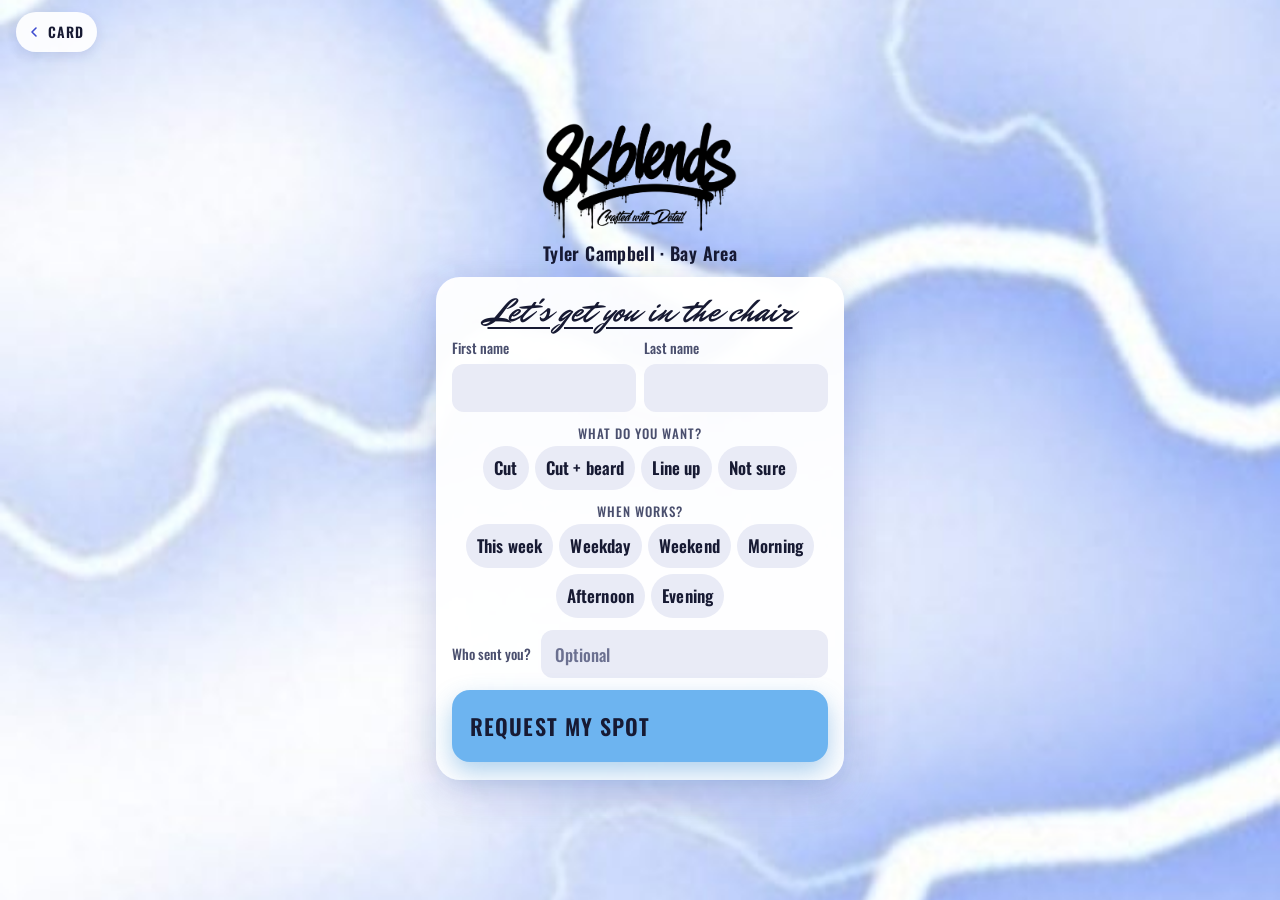
==== commit 283ce17d: "Azure main button with dark text, a size up Co-Authored-By: Claude Opus 5.5 <noreply@anthropic.com> " ====
--- a/book/index.html
+++ b/book/index.html
@@ -23,7 +23,7 @@
 <link rel="apple-touch-icon" href="/icons/apple-touch-icon.png">
 <link rel="preload" href="/assets/fonts/oswald-latin-600-normal.woff2" as="font" type="font/woff2" crossorigin>
 <link rel="preload" href="/assets/fonts/mr-dafoe-latin-400-normal.woff2" as="font" type="font/woff2" crossorigin>
-<link rel="stylesheet" href="/assets/site.css?v=cf305d82ed">
+<link rel="stylesheet" href="/assets/site.css?v=213abe58ea">
 
 
 <title>Book a cut · 8kblends</title>
@@ -89,7 +89,7 @@
   <form method="dialog"><button class="sheet-later">Done</button></form>
 </dialog>
 <script type="application/json" id="site-config">{"site": "https://8kblends.github.io", "phone": "+19254811969", "company": "Ty The Barber", "nickname": "Ty", "dm": "https://ig.me/m/8kblends", "endpoint": "https://script.google.com/macros/s/AKfycbwviMHjZOcUVLB2PJBwBjjKKElLPbeXS-Q68Xgtw4oMO0ocJk8Ds4v7jdi9OsdoQ2rn/exec", "share_text": "Get a fresh cut from Ty The Barber 💈 Mention me when you book:", "banner": "{name} sent you! Mention {name} when you book."}</script>
-<script src="/assets/card.js?v=cf305d82ed" defer></script>
-<script src="/assets/book.js?v=cf305d82ed" defer></script>
+<script src="/assets/card.js?v=213abe58ea" defer></script>
+<script src="/assets/book.js?v=213abe58ea" defer></script>
 </body>
 </html>
--- a/assets/site.css
+++ b/assets/site.css
@@ -9,15 +9,17 @@
 
 :root {
   /* The card is a printed-brand look: always white paper, navy ink.
-     Buttons are soft tints, one per action; only the main button is solid. */
+     Buttons are soft tints, one per action, all with dark text; the main
+     button is azure and a size up. Indigo is kept for small accents. */
   color-scheme: light;
   --ink: #171a33;
   --ink-2: #4a4f6e;
   --paper: #ffffff;
   --bolt-wash: #eef0fd;
   --accent: #3e4bd0;
-  --accent-ink: #ffffff;
-  --accent-shadow: rgba(52, 64, 190, .3);
+  --primary: #6db4f0;
+  --primary-ink: #171a33;
+  --primary-shadow: rgba(50, 140, 210, .38);
   --friend: #e8b93a;
   --friend-ink: #2a2108;
   --friend-sub: #43350a;
@@ -105,7 +107,7 @@
 .prices s { text-decoration-thickness: 2px; text-decoration-color: #d0342c; }
 .prices b { color: var(--ink); }
 .free-badge {
-  padding: 2px 9px; border-radius: 999px; background: var(--accent); color: var(--accent-ink);
+  padding: 2px 9px; border-radius: 999px; background: var(--primary); color: var(--primary-ink);
   font-weight: 600; letter-spacing: .1em; text-transform: uppercase;
   transform: rotate(-4deg);
 }
@@ -150,11 +152,13 @@
 .stack { display: grid; gap: 5px; }
 .btn-tall .sub { margin-left: 0; }
 .btn-primary {
-  min-height: clamp(48px, calc(7.4 * var(--vh)), 66px);
-  font-size: clamp(17px, calc(2.5 * var(--vh)), 21px);
-  background: var(--accent); color: var(--accent-ink);
-  box-shadow: 0 10px 24px var(--accent-shadow);
-}
+  min-height: clamp(48px, calc(8.2 * var(--vh)), 72px);
+  border-radius: calc(var(--radius) + 2px);
+  font-size: clamp(18px, calc(2.8 * var(--vh)), 22px);
+  background: var(--primary); color: var(--primary-ink);
+  box-shadow: 0 10px 24px var(--primary-shadow);
+}
+.btn-primary svg { width: 24px; height: 24px; }
 /* One soft tint per action, so stacked buttons read apart without heavy outlines. */
 .btn-follow { background: var(--tint-follow); color: var(--follow-ink); }
 .btn-follow svg { color: var(--follow-icon); }
@@ -227,7 +231,7 @@
   border: 0; border-radius: 999px; background: transparent; color: var(--ink);
   font: 600 15px/1 var(--display); letter-spacing: .06em; text-transform: uppercase; cursor: pointer;
 }
-.qr-tabs button[aria-selected="true"] { background: var(--accent); color: var(--accent-ink); }
+.qr-tabs button[aria-selected="true"] { background: var(--primary); color: var(--primary-ink); }
 .qr-tabs button:focus-visible { outline: 3px solid var(--accent); outline-offset: 2px; }
 [data-mode="contact"] [data-for]:not([data-for="contact"]),
 [data-mode]:not([data-mode="contact"]) [data-for="contact"] { display: none; }
@@ -302,7 +306,7 @@
   border-radius: 999px; background: var(--field);
   font-weight: 600; font-size: clamp(14px, calc(2.1 * var(--vh)), 17px); letter-spacing: .01em; white-space: nowrap;
 }
-.chip input:checked + span { background: var(--accent); color: var(--accent-ink); }
+.chip input:checked + span { background: var(--primary); color: var(--primary-ink); }
 .chip input:focus-visible + span { outline: 3px solid var(--accent); outline-offset: 2px; }
 .total {
   margin: clamp(8px, calc(1.6 * var(--vh)), 16px) 0; text-align: center;
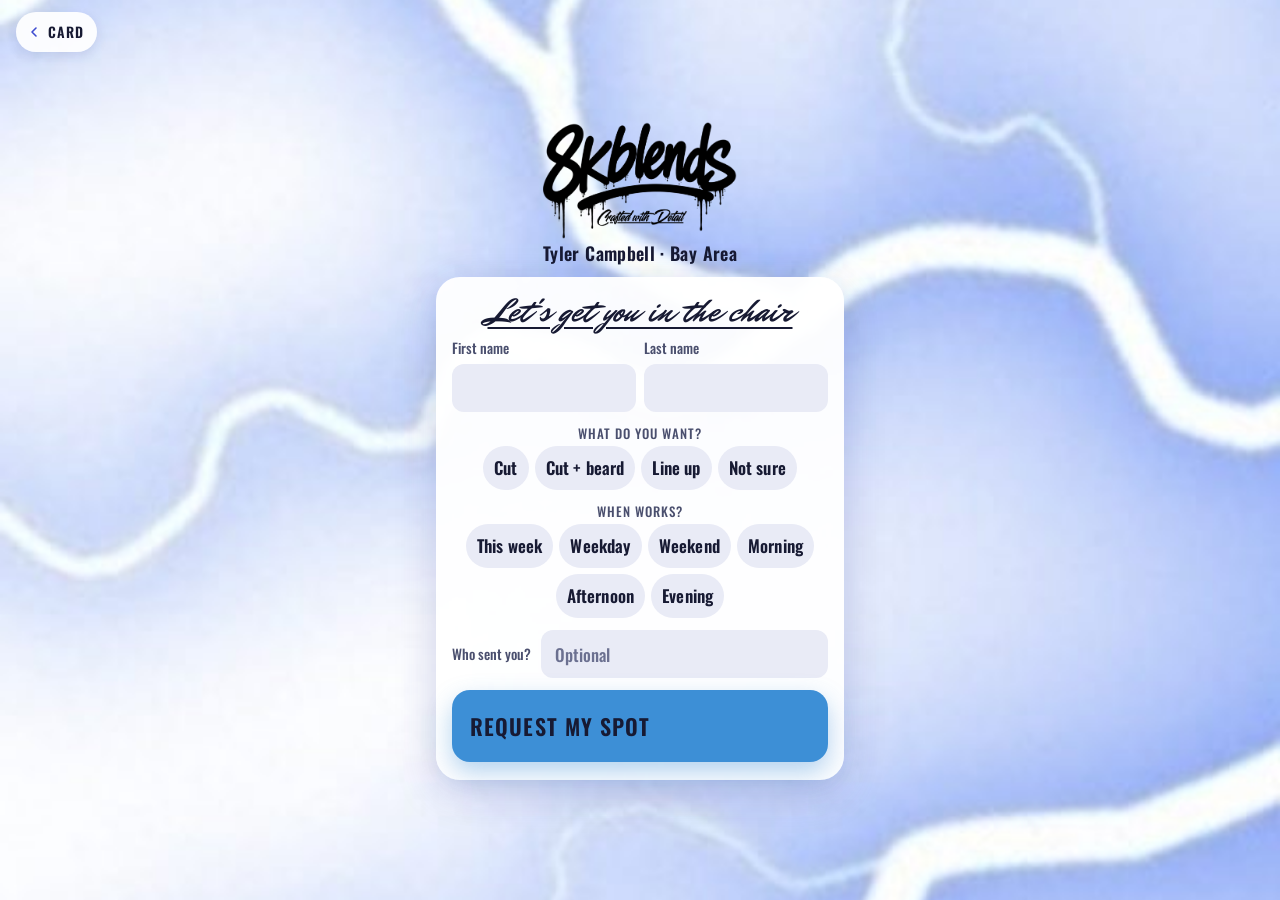
==== commit 35b75f04: "Darker button colors: ocean blue, red, periwinkle, sage Co-Authored-By: Claude Opus 5.5 <noreply@ant" ====
--- a/book/index.html
+++ b/book/index.html
@@ -23,7 +23,7 @@
 <link rel="apple-touch-icon" href="/icons/apple-touch-icon.png">
 <link rel="preload" href="/assets/fonts/oswald-latin-600-normal.woff2" as="font" type="font/woff2" crossorigin>
 <link rel="preload" href="/assets/fonts/mr-dafoe-latin-400-normal.woff2" as="font" type="font/woff2" crossorigin>
-<link rel="stylesheet" href="/assets/site.css?v=213abe58ea">
+<link rel="stylesheet" href="/assets/site.css?v=a132162fec">
 
 
 <title>Book a cut · 8kblends</title>
@@ -89,7 +89,7 @@
   <form method="dialog"><button class="sheet-later">Done</button></form>
 </dialog>
 <script type="application/json" id="site-config">{"site": "https://8kblends.github.io", "phone": "+19254811969", "company": "Ty The Barber", "nickname": "Ty", "dm": "https://ig.me/m/8kblends", "endpoint": "https://script.google.com/macros/s/AKfycbwviMHjZOcUVLB2PJBwBjjKKElLPbeXS-Q68Xgtw4oMO0ocJk8Ds4v7jdi9OsdoQ2rn/exec", "share_text": "Get a fresh cut from Ty The Barber 💈 Mention me when you book:", "banner": "{name} sent you! Mention {name} when you book."}</script>
-<script src="/assets/card.js?v=213abe58ea" defer></script>
-<script src="/assets/book.js?v=213abe58ea" defer></script>
+<script src="/assets/card.js?v=a132162fec" defer></script>
+<script src="/assets/book.js?v=a132162fec" defer></script>
 </body>
 </html>
--- a/assets/site.css
+++ b/assets/site.css
@@ -17,23 +17,19 @@
   --paper: #ffffff;
   --bolt-wash: #eef0fd;
   --accent: #3e4bd0;
-  --primary: #6db4f0;
+  --primary: #3d8fd6;
   --primary-ink: #171a33;
-  --primary-shadow: rgba(50, 140, 210, .38);
+  --primary-shadow: rgba(61, 143, 214, .38);
   --friend: #e8b93a;
   --friend-ink: #2a2108;
   --friend-sub: #43350a;
-  --tint-follow: #f6d3e1;
-  --follow-ink: #2b1d26;
-  --follow-sub: #5e3a4e;
-  --follow-icon: #a3245f;
-  --tint-book: #d5dbfa;
-  --book-sub: #3f4568;
-  --book-icon: #2f3cb0;
-  --tint-review: #f3e3b0;
-  --review-ink: #2a2410;
-  --review-sub: #574a26;
-  --review-icon: #86620c;
+  --tint-follow: #ee9590;
+  --follow-icon: #8f1d1d;
+  --tint-book: #b0bdf3;
+  --book-icon: #26318f;
+  --tint-review: #a3d6b8;
+  --review-icon: #1f6b45;
+  --tint-sub: #2b2f4a;
   --field: #e9ebf6;
   --gold-hi: #e8b93a;
   --gold: #c9971b;
@@ -160,15 +156,13 @@
 }
 .btn-primary svg { width: 24px; height: 24px; }
 /* One soft tint per action, so stacked buttons read apart without heavy outlines. */
-.btn-follow { background: var(--tint-follow); color: var(--follow-ink); }
+.btn-follow { background: var(--tint-follow); }
 .btn-follow svg { color: var(--follow-icon); }
-.btn-follow .sub { color: var(--follow-sub); }
 .btn-book { background: var(--tint-book); }
 .btn-book svg { color: var(--book-icon); }
-.btn-book .sub { color: var(--book-sub); }
-.btn-review { background: var(--tint-review); color: var(--review-ink); }
+.btn-review { background: var(--tint-review); }
 .btn-review svg { color: var(--review-icon); }
-.btn-review .sub { color: var(--review-sub); }
+.btn-follow .sub, .btn-book .sub, .btn-review .sub { color: var(--tint-sub); }
 .btn-friend { background: var(--friend); color: var(--friend-ink); box-shadow: 0 8px 18px rgba(176, 128, 20, .28); }
 .btn-friend .sub { color: var(--friend-sub); }
 
@@ -326,7 +320,7 @@
 /* Sheet text (follow nudge, thank-you) */
 .sheet-kicker { margin: 0 0 4px; font-size: 13px; letter-spacing: .1em; text-transform: uppercase; color: var(--ink-2); }
 .sheet-text { margin: -6px 0 10px; font-size: 16px; color: var(--ink-2); }
-.sheet-perk { margin: 0 0 14px; padding: 10px 14px; border-radius: 12px; background: var(--tint-follow); font-size: 16px; }
+.sheet-perk { margin: 0 0 14px; padding: 10px 14px; border-radius: 12px; background: var(--bolt-wash); font-size: 16px; }
 .sheet-perk span { color: var(--gold); }
 .sheet-later {
   display: block; width: 100%; margin-top: 8px; padding: 10px; border: 0; background: none;
@@ -383,7 +377,7 @@
 .review-page .stars span { font-size: clamp(34px, calc(6 * var(--vh)), 44px); }
 .dm-preview {
   margin: 0 0 14px; padding: 12px 14px; border-radius: 14px 14px 14px 4px;
-  background: var(--tint-book); font-size: 15px; line-height: 1.35;
+  background: var(--field); font-size: 15px; line-height: 1.35;
 }
 
 /* Inner pages: a small way back to the card, and the review page's sign-off. */
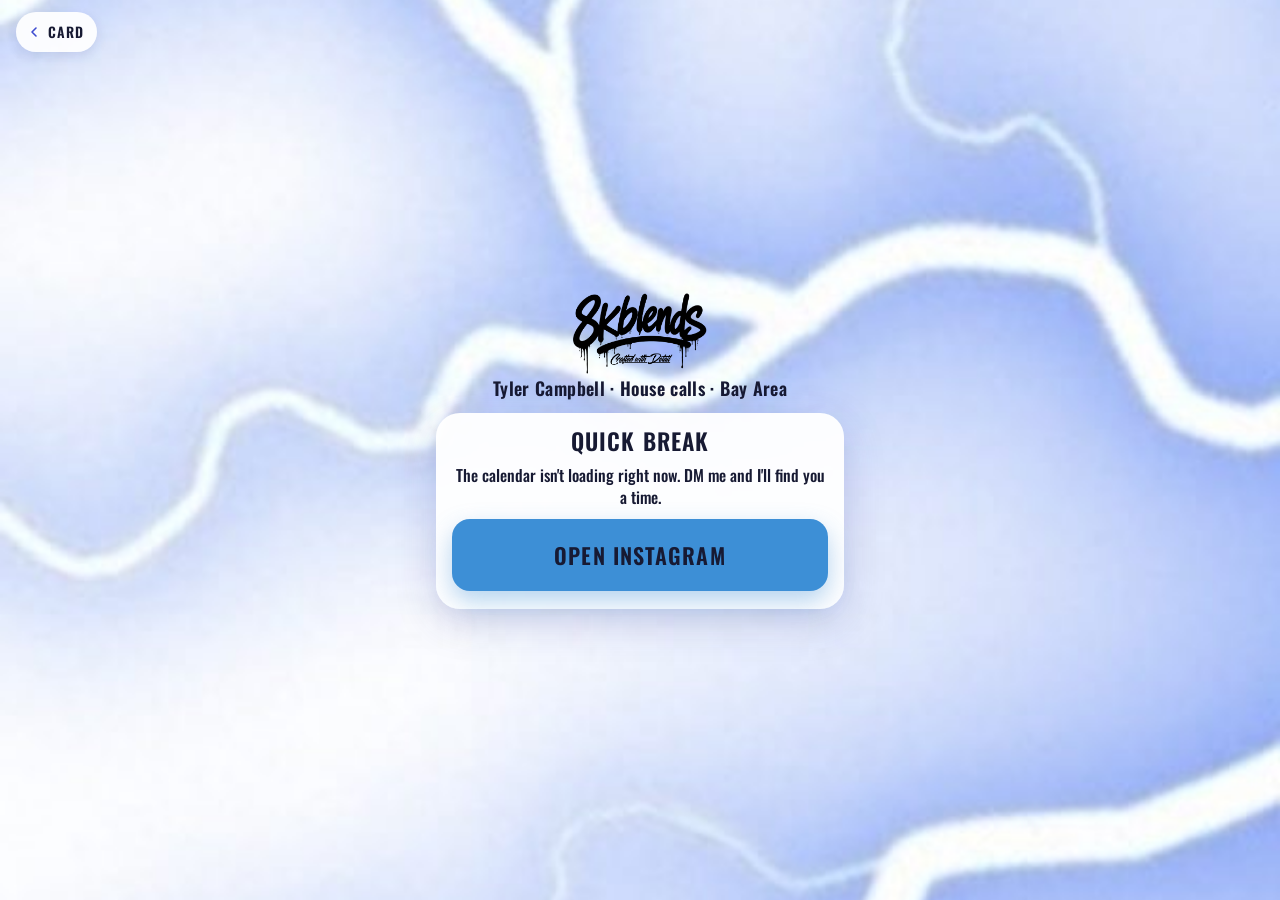
==== commit 6935681c: "Ty's dashboard and appointment page, $10 drive, booking with real open times Built from the private " ====
--- a/book/index.html
+++ b/book/index.html
@@ -23,73 +23,112 @@
 <link rel="apple-touch-icon" href="/icons/apple-touch-icon.png">
 <link rel="preload" href="/assets/fonts/oswald-latin-600-normal.woff2" as="font" type="font/woff2" crossorigin>
 <link rel="preload" href="/assets/fonts/mr-dafoe-latin-400-normal.woff2" as="font" type="font/woff2" crossorigin>
-<link rel="stylesheet" href="/assets/site.css?v=a132162fec">
+<link rel="stylesheet" href="/assets/site.css?v=2ceab6256c">
 
 
 <title>Book a cut · 8kblends</title>
 <link rel="canonical" href="https://8kblends.github.io/book/">
 <link rel="manifest" href="/manifest.webmanifest">
 </head>
-<body class="theme-lightning book-page">
-<a class="back-chip" href="/"><svg viewBox="0 0 24 24" fill="none" stroke="currentColor" stroke-width="2.4" stroke-linecap="round" stroke-linejoin="round" aria-hidden="true"><path d="M15 6l-6 6 6 6"/></svg>Card</a>
-
+<body class="theme-lightning book-page" data-at="service">
+<a class="back-chip" href="/" data-back><svg viewBox="0 0 24 24" fill="none" stroke="currentColor" stroke-width="2.4" stroke-linecap="round" stroke-linejoin="round" aria-hidden="true"><path d="M15 6l-6 6 6 6"/></svg><span data-back-label>Card</span></a>
 <div class="wrap">
   <header class="masthead">
     <img class="logo logo-sm" src="/assets/logo.webp" width="994" height="599" alt="8kblends, Crafted with Detail">
-    <h1 class="byline">Tyler Campbell <span aria-hidden="true">·</span> Bay Area</h1>
+    <h1 class="byline">Tyler Campbell <span aria-hidden="true">·</span> House calls · Bay Area</h1>
   </header>
 
   <main class="panel">
-    <h2 class="hook">Let's get you in the chair</h2>
-    <form class="book-form" data-book-form>
-      <div class="field-row">
+    <form class="book-form" data-book-form novalidate>
+      <section class="step" data-step="service">
+        <h2 class="hook">Let's get you in the chair</h2>
+        <fieldset class="chips" data-services>
+          <legend>Choose a service</legend>
+          <label class="chip"><input type="checkbox" name="service" value="haircut"><span>Haircut<small data-why></small></span></label>
+          <label class="chip"><input type="checkbox" name="service" value="beard"><span>Beard trim<small data-why></small></span></label>
+          <label class="chip"><input type="checkbox" name="service" value="lineup"><span>Lineup<small data-why></small></span></label>
+          <label class="chip"><input type="checkbox" name="service" value="full"><span>Full package<small data-why></small></span></label>
+        </fieldset>
+        <p class="book-note" data-service-note aria-live="polite"></p>
+        <fieldset class="days">
+          <legend>Pick a day</legend>
+          <div class="day-grid" data-day-grid></div>
+        </fieldset>
+        <fieldset class="times" data-times hidden>
+          <legend data-times-label>Open times</legend>
+          <div class="time-scroller">
+            <button class="time-arrow left" type="button" data-scroll="-1" aria-label="Earlier">‹</button>
+            <div class="time-row" data-time-row></div>
+            <button class="time-arrow right" type="button" data-scroll="1" aria-label="Later">›</button>
+          </div>
+        </fieldset>
+        <p class="book-wait" data-loading>Loading the calendar…</p>
+        <button class="btn btn-primary" type="button" data-next="you" disabled>Next</button>
+      </section>
+
+      <section class="step" data-step="you" hidden>
+        <p class="book-summary" data-summary></p>
         <label class="field"><span>First name</span><input name="first" autocomplete="given-name" maxlength="30" required></label>
-        <label class="field"><span>Last name</span><input name="last" autocomplete="family-name" maxlength="30" required></label>
-      </div>
-      <fieldset class="chips">
-        <legend>What do you want?</legend>
-        <label class="chip"><input type="radio" name="service" value="Cut" required><span>Cut</span></label>
-        <label class="chip"><input type="radio" name="service" value="Cut + beard"><span>Cut + beard</span></label>
-        <label class="chip"><input type="radio" name="service" value="Line up"><span>Line up</span></label>
-        <label class="chip"><input type="radio" name="service" value="Not sure"><span>Not sure</span></label>
-      </fieldset>
-      <fieldset class="chips">
-        <legend>When works?</legend>
-        <label class="chip"><input type="radio" name="day" value="This week"><span>This week</span></label>
-        <label class="chip"><input type="radio" name="day" value="Weekday"><span>Weekday</span></label>
-        <label class="chip"><input type="radio" name="day" value="Weekend"><span>Weekend</span></label>
-        <label class="chip"><input type="radio" name="time" value="Morning"><span>Morning</span></label>
-        <label class="chip"><input type="radio" name="time" value="Afternoon"><span>Afternoon</span></label>
-        <label class="chip"><input type="radio" name="time" value="Evening"><span>Evening</span></label>
-      </fieldset>
-      <label class="field field-inline"><span>Who sent you?</span><input name="ref" maxlength="30" placeholder="Optional"></label>
+        <label class="field" data-handle-field><span>Your @handle</span><input name="handle" autocomplete="off" autocapitalize="none" spellcheck="false" maxlength="40" placeholder="@" required></label>
+        <label class="field" data-phone-field hidden><span>Your phone number</span><input name="phone" type="tel" inputmode="tel" autocomplete="tel" maxlength="20"></label>
+        <button class="link-btn" type="button" data-swap>No Instagram? I can text you instead</button>
+        <label class="field"><span>Who sent you? (optional)</span><input name="ref" maxlength="30"></label>
+        <p class="book-error" data-error="you" aria-live="polite"></p>
+        <button class="btn btn-primary" type="button" data-next="where">Next</button>
+      </section>
+
+      <section class="step" data-step="where" hidden>
+        <h2 class="step-title">Where am I headed?</h2>
+        <label class="field"><span>Street address</span><input name="address" autocomplete="street-address" maxlength="120" required></label>
+        <label class="field"><span>City</span><select name="city" data-city-select hidden></select><input name="city_text" data-city-text autocomplete="address-level2" maxlength="40"></label>
+        <p class="area-note" data-area-note hidden><a href="https://ig.me/m/8kblends" data-count="book-area-dm">Somewhere else? DM me</a><span data-paid="on">Farther drives may add a small travel fee.</span></p>
+        <fieldset class="chips">
+          <legend>Best place to set up?</legend>
+        <label class="chip"><input type="radio" name="setup" value="Backyard"><span>Backyard</span></label>
+        <label class="chip"><input type="radio" name="setup" value="Indoors"><span>Indoors</span></label>
+        <label class="chip"><input type="radio" name="setup" value="Garage"><span>Garage</span></label>
+        <label class="chip"><input type="radio" name="setup" value="Not sure yet"><span>Not sure yet</span></label>
+        </fieldset>
+        <p class="setup-hint">All I need is room for a chair and an outlet nearby.</p>
+        <label class="field"><span>Parking or gate notes (optional)</span><input name="notes" maxlength="200"></label>
+        <p class="book-error" data-error="where" aria-live="polite"></p>
+        <button class="btn btn-primary" type="button" data-next="review">Next</button>
+      </section>
+
+      <section class="step" data-step="review" hidden>
+        <h2 class="step-title" data-review-title>Almost done</h2>
+        <p class="step-sub">Here's your appointment. Give it a quick look.</p>
+        <p class="book-when" data-when></p>
+        <p class="receipt-label">What's included</p>
+        <ul class="receipt" data-items></ul>
+        <p class="total-line" data-total-line hidden><span>Total</span><b data-total></b></p>
+        <p class="promise">I usually confirm within a couple of hours.</p>
+        <p class="book-error" data-error="review" aria-live="polite"></p>
+        <button class="btn btn-primary" type="submit" data-send>Send request</button>
+        <button class="link-btn" type="button" data-send-dm>Prefer Instagram? Book in my DMs</button>
+      </section>
+
+      <section class="step step-done" data-step="sent" hidden>
+        <span class="done-mark" aria-hidden="true">✓</span>
+        <h2 class="step-title">Request sent</h2>
+        <p class="done-text" data-sent-text>Your time is held. I'll confirm shortly, usually within a couple of hours.</p>
+        <a class="btn btn-primary btn-stack" href="https://www.instagram.com/8kblends/" data-follow data-count="book-follow"><span>Follow @8kblends</span><span class="sub" data-follow-sub>so my message reaches your inbox</span></a>
+        <a class="btn btn-soft" href="#" data-ics download="8kblends.ics" data-count="book-calendar">Add to your calendar</a>
+      </section>
+
+      <section class="step step-done" data-step="down" hidden>
+        <h2 class="step-title">Quick break</h2>
+        <p class="done-text">The calendar isn't loading right now. DM me and I'll find you a time.</p>
+        <a class="btn btn-primary" href="https://ig.me/m/8kblends" data-count="book-down-dm">Open Instagram</a>
+      </section>
+
       <input class="hp" name="website" tabindex="-1" autocomplete="off" aria-hidden="true">
-      <button class="btn btn-primary" type="submit">Request my spot</button>
     </form>
   </main>
-
-
 </div>
-
-<dialog class="sheet" id="book-dm" aria-labelledby="book-dm-title">
-  <form method="dialog" class="sheet-close-form">
-    <button class="sheet-close" aria-label="Close">
-      <svg viewBox="0 0 24 24" fill="none" stroke="currentColor" stroke-width="2.4" stroke-linecap="round" aria-hidden="true"><path d="M6 6l12 12M18 6 6 18"/></svg>
-    </button>
-  </form>
-  <p class="sheet-kicker">Last step</p>
-  <h2 class="sheet-title" id="book-dm-title">Almost booked</h2>
-  <p class="sheet-text">Your message is copied. Paste it in my DMs and I'll confirm your time.</p>
-  <p class="dm-preview" data-dm-preview></p>
-  <a class="btn btn-primary" href="https://ig.me/m/8kblends" data-dm-open data-count="book-dm">
-    <svg viewBox="0 0 24 24" fill="none" stroke="currentColor" stroke-width="2" stroke-linecap="round" stroke-linejoin="round" aria-hidden="true"><rect x="3" y="3" width="18" height="18" rx="5"/><circle cx="12" cy="12" r="4"/><circle cx="17.5" cy="6.5" r=".6" fill="currentColor"/></svg>
-    Open Instagram
-  </a>
-
-  <form method="dialog"><button class="sheet-later">Done</button></form>
-</dialog>
-<script type="application/json" id="site-config">{"site": "https://8kblends.github.io", "phone": "+19254811969", "company": "Ty The Barber", "nickname": "Ty", "dm": "https://ig.me/m/8kblends", "endpoint": "https://script.google.com/macros/s/AKfycbwviMHjZOcUVLB2PJBwBjjKKElLPbeXS-Q68Xgtw4oMO0ocJk8Ds4v7jdi9OsdoQ2rn/exec", "share_text": "Get a fresh cut from Ty The Barber 💈 Mention me when you book:", "banner": "{name} sent you! Mention {name} when you book."}</script>
-<script src="/assets/card.js?v=a132162fec" defer></script>
-<script src="/assets/book.js?v=a132162fec" defer></script>
+<script type="application/json" id="site-config">{"site": "https://8kblends.github.io", "company": "Ty The Barber", "nickname": "Ty", "dm": "https://ig.me/m/8kblends", "endpoint": "https://script.google.com/macros/s/AKfycbwviMHjZOcUVLB2PJBwBjjKKElLPbeXS-Q68Xgtw4oMO0ocJk8Ds4v7jdi9OsdoQ2rn/exec", "share_text": "Get a fresh cut from Ty The Barber 💈 Mention me when you book:", "banner": "{name} sent you! Mention {name} when you book."}</script>
+<script src="/assets/card.js?v=2ceab6256c" defer></script>
+<script src="/assets/booking-rules.js?v=2ceab6256c" defer></script>
+<script src="/assets/book.js?v=2ceab6256c" defer></script>
 </body>
 </html>
--- a/assets/site.css
+++ b/assets/site.css
@@ -9,8 +9,9 @@
 
 :root {
   /* The card is a printed-brand look: always white paper, navy ink.
-     Buttons are soft tints, one per action, all with dark text; the main
-     button is azure and a size up. Indigo is kept for small accents. */
+     Two colored buttons only: the main one (blue, a size up) and Send a
+     friend (gold). The rest share one soft grey; their icons carry the color.
+     All text is dark. Indigo is kept for small accents. */
   color-scheme: light;
   --ink: #171a33;
   --ink-2: #4a4f6e;
@@ -23,13 +24,15 @@
   --friend: #e8b93a;
   --friend-ink: #2a2108;
   --friend-sub: #43350a;
-  --tint-follow: #ee9590;
-  --follow-icon: #8f1d1d;
-  --tint-book: #b0bdf3;
-  --book-icon: #26318f;
-  --tint-review: #a3d6b8;
-  --review-icon: #1f6b45;
-  --tint-sub: #2b2f4a;
+  --tint-follow: #eef0f6;
+  --follow-icon: #c0392b;
+  --tint-book: #eef0f6;
+  --book-icon: #3d4fc4;
+  --tint-review: #eef0f6;
+  --review-icon: #2e8b57;
+  --tint-sub: #3f4463;
+  --banner: #fbf1d6;
+  --banner-ink: #4a3a0c;
   --field: #e9ebf6;
   --gold-hi: #e8b93a;
   --gold: #c9971b;
@@ -86,7 +89,7 @@
 /* "Marcus sent you" line, shown when the card is opened from a friend's link. */
 .ref-banner {
   margin: 0 0 clamp(6px, calc(1.2 * var(--vh)), 14px); padding: clamp(5px, calc(1 * var(--vh)), 9px) 12px;
-  border-radius: 14px; background: var(--friend); color: var(--friend-ink);
+  border-radius: 14px; background: var(--banner); color: var(--banner-ink);
   font-size: clamp(13px, calc(2.1 * var(--vh)), 16px); line-height: 1.2; text-align: center;
 }
 .ref-banner[hidden] { display: none; }
@@ -207,8 +210,8 @@
 .qr-page { background: var(--bolt-wash) url("/assets/lightning.jpg") center / cover no-repeat; }
 .qr-stage {
   display: grid;
-  grid-template-rows: auto auto auto auto minmax(0, 1fr);
-  grid-template-areas: "tabs" "hook" "qr" "cta" "scene";
+  grid-template-rows: auto auto auto auto auto minmax(0, 1fr);
+  grid-template-areas: "tabs" "hook" "qr" "cta" "actions" "scene";
   justify-items: center;
   height: calc(100 * var(--vh));
   padding: calc(12px + env(safe-area-inset-top)) 16px 0;
@@ -227,8 +230,12 @@
 }
 .qr-tabs button[aria-selected="true"] { background: var(--primary); color: var(--primary-ink); }
 .qr-tabs button:focus-visible { outline: 3px solid var(--accent); outline-offset: 2px; }
+/* Each tab shows only its own hook, QR and line (Review and Pay share the
+   same grid cells, so both must hide whenever the other is on). */
 [data-mode="contact"] [data-for]:not([data-for="contact"]),
-[data-mode]:not([data-mode="contact"]) [data-for="contact"] { display: none; }
+[data-mode="review"] [data-for]:not([data-for="review"]),
+[data-mode="tip"] [data-for]:not([data-for="tip"]),
+[data-mode="pay"] [data-for]:not([data-for="pay"]) { display: none; }
 
 .qr-hook {
   grid-area: hook; margin: calc(1.4 * var(--vh)) 0 0;
@@ -259,10 +266,16 @@
 .qr-scene .qr-avatar { grid-column: 3; max-width: 34vw; }
 /* Variant B: the same customer, facing the other way. */
 [data-variant="b"] .qr-chair { transform: scaleX(-1); }
-.qr-back {
-  position: fixed; top: calc(8px + env(safe-area-inset-top)); right: 14px;
-  font-size: 13px; color: var(--ink-2); opacity: .65;
-}
+/* Big, easy buttons under the QR: open the card (when they'd rather tap than
+   scan) and share it (Messages, Instagram, AirDrop...). */
+.qr-actions {
+  grid-area: actions; display: grid; gap: 8px; width: min(100%, 300px);
+  margin-top: calc(2 * var(--vh)); position: relative; z-index: 1;
+}
+.qr-actions .btn { justify-content: center; min-height: clamp(42px, calc(6.6 * var(--vh)), 52px); }
+.qr-actions .btn-primary { font-size: clamp(16px, calc(2.4 * var(--vh)), 19px); }
+.qr-actions .btn-soft { background: rgba(255, 255, 255, .94); box-shadow: 0 4px 14px rgba(30, 40, 110, .14); min-height: clamp(38px, calc(5.6 * var(--vh)), 46px); font-size: clamp(14px, calc(2 * var(--vh)), 16px); }
+.qr-actions .btn svg { width: 20px; height: 20px; }
 
 /* Phone turned sideways: pole and customer on the left, QR center, Ty right. */
 @media (orientation: landscape) and (max-height: 640px) {
@@ -281,7 +294,7 @@
   .qr-scene .qr-pole { left: max(28px, env(safe-area-inset-left)); top: 40%; height: 34vh; margin: 0; transform: translateY(-50%); }
   .qr-scene .qr-chair { left: max(14%, env(safe-area-inset-left)); bottom: 0; height: 52vh; }
   .qr-scene .qr-avatar { right: max(20px, env(safe-area-inset-right)); bottom: 0; height: 90vh; }
-  .qr-back { display: none; }
+  .qr-actions { position: absolute; right: max(120px, 18vw); bottom: 12px; width: 220px; margin: 0; }
 }
 
 /* ---------- Pay page ---------- */
@@ -394,3 +407,246 @@
   margin: clamp(6px, calc(1 * var(--vh)), 10px) 0 0; text-align: center;
   font: 400 clamp(22px, calc(3.4 * var(--vh)), 28px)/1 var(--script); color: var(--accent);
 }
+
+/* Prices (and the QR's Pay tab) only show while the Settings tab's Paid mode is on. */
+html:not(.paid) [data-paid="on"], html.paid [data-paid="off"] { display: none !important; }
+
+/* ---------- Booking (/book/): one step at a time ---------- */
+.step, .ty-view, .ok-view { display: grid; gap: clamp(7px, calc(1.2 * var(--vh)), 12px); }
+.step[hidden], [data-view][hidden], [hidden].field, .field [hidden], .link-btn[hidden], .btn[hidden] { display: none; }
+.book-page .logo-sm, .ok-page .logo-sm { max-height: calc(9 * var(--vh)); }
+.book-page .hook { margin-bottom: 0; }
+.step-title {
+  margin: 0; text-align: center;
+  font: 600 clamp(19px, calc(2.8 * var(--vh)), 23px)/1.1 var(--display); letter-spacing: .05em; text-transform: uppercase;
+}
+.chip [data-why]:not(:empty) { margin-left: 6px; font-size: 12px; font-weight: 500; color: var(--ink-2); }
+.chip input:disabled + span { opacity: .5; cursor: default; }
+.book-note { margin: 0; padding: 6px 10px; border-radius: 10px; background: var(--banner); color: var(--banner-ink); text-align: center; font-size: 14px; }
+.book-note:empty, .book-error:empty { display: none; }
+.days, .times { margin: 0; padding: 0; border: 0; min-width: 0; }
+.days legend, .times legend {
+  width: 100%; margin: 0 0 5px; padding: 0; text-align: center;
+  font-size: 12px; letter-spacing: .08em; text-transform: uppercase; color: var(--ink-2);
+}
+.times[hidden], .book-wait[hidden], .time-arrow[hidden], .total-line[hidden], .area-note[hidden] { display: none; }
+.day-grid { display: grid; grid-template-columns: repeat(5, minmax(0, 1fr)); gap: 5px; }
+.day {
+  display: flex; flex-direction: column; align-items: center; justify-content: center; gap: 2px;
+  min-height: clamp(40px, calc(6.4 * var(--vh)), 52px); padding: 3px 0;
+  border: 0; border-radius: 11px; background: var(--field); color: var(--ink-2);
+  font: 500 11px/1 var(--display); letter-spacing: .04em; cursor: pointer; -webkit-tap-highlight-color: transparent;
+}
+.day b { font: 600 clamp(16px, calc(2.5 * var(--vh)), 19px)/1 var(--display); color: var(--ink); }
+.day small { font-size: 10px; }
+.day:disabled { opacity: .42; cursor: default; }
+.day[aria-pressed="true"] { background: var(--primary); color: var(--primary-ink); }
+.time-scroller { position: relative; }
+.time-row {
+  display: flex; gap: 6px; overflow-x: auto; padding: 2px 0;
+  scroll-snap-type: x proximity; scrollbar-width: none; -webkit-overflow-scrolling: touch;
+}
+.time-row::-webkit-scrollbar { display: none; }
+.time {
+  flex: none; min-height: clamp(36px, calc(5.4 * var(--vh)), 44px); padding: 0 13px;
+  border: 0; border-radius: 999px; background: var(--field); color: var(--ink);
+  font: 600 clamp(14px, calc(2.1 * var(--vh)), 16px)/1 var(--display); white-space: nowrap;
+  scroll-snap-align: start; cursor: pointer; -webkit-tap-highlight-color: transparent;
+}
+.time[aria-pressed="true"] { background: var(--primary); color: var(--primary-ink); }
+.time-arrow {
+  position: absolute; top: 50%; z-index: 1; width: 30px; height: 30px; margin-top: -15px;
+  border: 0; border-radius: 50%; background: #fff; box-shadow: 0 2px 8px rgba(30, 40, 110, .25);
+  color: var(--accent); font: 600 20px/1 var(--display); cursor: pointer;
+}
+.time-arrow.left { left: -8px; }
+.time-arrow.right { right: -8px; }
+.book-wait { margin: 0; text-align: center; font-size: 15px; color: var(--ink-2); }
+.step .btn-primary, .ty-view .btn-primary, .ok-view .btn-primary { justify-content: center; }
+.btn[disabled] { opacity: .45; box-shadow: none; cursor: default; }
+.btn-soft { justify-content: center; background: var(--field); }
+.btn-stack { flex-direction: column; justify-content: center; gap: 4px; white-space: normal; text-align: center; }
+.btn-stack .sub { margin: 0; text-align: center; color: var(--primary-ink); font-size: 13px; }
+.book-summary, .book-when {
+  margin: 0; padding: 9px 12px; border-radius: 14px; background: var(--bolt-wash);
+  text-align: center; font-weight: 600; font-size: 15px;
+}
+.book-when { display: grid; gap: 3px; }
+.book-when span { font-weight: 500; font-size: 14px; color: var(--ink-2); }
+.link-btn {
+  justify-self: center; padding: 4px; border: 0; background: none; color: var(--ink);
+  font: 500 15px/1.2 var(--display); text-decoration: underline; text-underline-offset: 3px; cursor: pointer;
+}
+.book-error { margin: 0; text-align: center; font-size: 14px; color: #b3261e; }
+.field select {
+  width: 100%; min-height: clamp(40px, calc(6 * var(--vh)), 48px); padding: 0 12px;
+  border: 0; border-radius: 12px; background: var(--field); color: var(--ink);
+  font: 500 17px/1 var(--display); -webkit-appearance: none; appearance: none;
+}
+.ok-page .field input, .ty-page .field input { min-height: clamp(40px, calc(6 * var(--vh)), 48px); }
+.area-note { margin: -2px 0 0; display: grid; justify-items: center; gap: 2px; text-align: center; font-size: 14px; color: var(--ink-2); }
+.area-note a { color: var(--ink); font-weight: 500; text-underline-offset: 3px; }
+.setup-hint { margin: -2px 0 0; text-align: center; font-size: 13px; color: var(--ink-2); }
+.step-sub { margin: -4px 0 0; text-align: center; font-size: 14px; color: var(--ink-2); }
+/* The overview reads like a receipt: ticks and dotted leaders, nothing that looks tappable. */
+.receipt-label {
+  margin: 0; text-align: center; font-size: 12px; letter-spacing: .08em; text-transform: uppercase; color: var(--ink-2);
+}
+.receipt { margin: 0; padding: 0 2px; list-style: none; display: grid; gap: 7px; }
+.receipt li { display: grid; gap: 1px; }
+.receipt-top { display: flex; align-items: baseline; gap: 7px; }
+.receipt .tick { flex: none; color: #2e8b57; font-weight: 600; font-size: 15px; }
+.receipt b { font-size: 16px; font-weight: 600; }
+.receipt i { flex: 1; min-width: 12px; border-bottom: 2px dotted #c9cde0; transform: translateY(-4px); }
+.receipt em { font-style: normal; font-weight: 600; font-size: 16px; white-space: nowrap; }
+.receipt small { padding-left: 22px; font-size: 13px; color: var(--ink-2); }
+.receipt-special b, .receipt-special em { color: #1f6b45; }
+.receipt-special small { padding-left: 0; }
+.total-line {
+  margin: 0; display: flex; justify-content: space-between; align-items: baseline; padding: 8px 2px 0;
+  border-top: 2px dashed #c9cde0;
+  font-size: 15px; letter-spacing: .06em; text-transform: uppercase;
+}
+.total-line b { font-size: 24px; letter-spacing: 0; }
+.promise { margin: 0; text-align: center; font-size: 14px; color: var(--ink-2); }
+.step-done { justify-items: center; text-align: center; }
+.step-done .btn { width: 100%; }
+.done-mark { display: grid; place-items: center; width: 56px; height: 56px; border-radius: 50%; background: #dcefe3; color: #1f6b45; font-size: 30px; }
+.done-text { margin: 0; font-size: 16px; line-height: 1.35; }
+/* Short phones: the booking steps drop the header (and the review page its
+   logo, once the @handle box opens) so each one still fits on one screen. */
+@media (max-height: 600px) {
+  .book-page .masthead, .review-page.remind-open .logo { display: none; }
+}
+/* Ty's page on shorter phones (SE, small Androids): a capped message box and fewer labels. */
+@media (max-height: 660px) {
+  .ty-page .ty-bubble { min-height: 0; height: 92px; }  /* the message still scrolls inside; the buttons stay on screen */
+  .ty-page .ty-actions .btn { min-height: 38px; }
+  .ty-page .ty-kicker, .ty-page .ty-chips legend { display: none; }
+  .ty-page .ty-client { padding: 5px 10px; }
+  .ty-page .ty-details { font-size: 13px; gap: 2px; }
+}
+
+/* ---------- Ty's page (/ty/) ---------- */
+.ty-kicker { margin: 0; text-align: center; font-size: 12px; letter-spacing: .08em; text-transform: uppercase; color: var(--ink-2); }
+.ty-status { margin: 0; padding: 9px 12px; border-radius: 12px; background: #e3e6f0; text-align: center; font-weight: 600; font-size: 15px; }
+.ty-status.good { background: #dcefe3; color: #14532d; }
+.ty-status.wait { background: var(--banner); color: var(--banner-ink); }
+.ty-to { margin: 0; font-size: 14px; color: var(--ink-2); }
+.ty-details { margin: 0; display: grid; gap: 4px; font-size: 14px; }
+.ty-details div { display: grid; grid-template-columns: 62px 1fr; gap: 8px; }
+.ty-details dt { color: var(--ink-2); }
+.ty-details dd { margin: 0; }
+.ty-bubble {
+  width: 100%; min-height: 60px; padding: 12px 14px; border: 0; border-radius: 18px 18px 4px 18px;
+  background: var(--bolt-wash); color: var(--ink); font: 400 16px/1.4 var(--display); resize: vertical;
+}
+.ty-bubble[hidden] { display: none; }
+.ty-track { margin: 0; display: flex; justify-content: center; align-items: center; gap: 7px; font-size: 14px; color: #14532d; }
+.ty-track[hidden] { display: none; }
+.ty-track span { display: grid; place-items: center; width: 18px; height: 18px; border-radius: 50%; background: #dcefe3; font-size: 11px; }
+.ty-actions { display: grid; grid-template-columns: repeat(auto-fit, minmax(96px, 1fr)); gap: 6px; }
+.ty-actions:empty { display: none; }
+.ty-actions .btn { min-height: 42px; padding: 0 8px; font-size: 14px; }
+.ty-actions .wide { grid-column: 1 / -1; }
+/* Who this is: visits, last cut, what they usually get, Ty's own note. */
+.ty-client { display: grid; gap: 3px; padding: 7px 12px; border-radius: 12px; background: #f3f4fa; font-size: 14px; }
+.ty-client-row { margin: 0; display: flex; align-items: baseline; justify-content: space-between; gap: 10px; }
+.ty-client[hidden], .ty-note[hidden], .ty-note-form[hidden], .ty-note-edit[hidden], .ty-chips[hidden], .ty-next[hidden], .btn-next[hidden], .ty-actions .btn[hidden] { display: none; }
+.ty-client-line { font-weight: 600; }
+.ty-note { margin: 0; color: var(--ink-2); font-style: italic; }
+.ty-note-edit { flex: none; padding: 2px 0; border: 0; background: none; color: var(--accent); font: 600 13px/1.2 var(--display); cursor: pointer; }
+.ty-note-form { display: grid; grid-template-columns: 1fr auto; gap: 6px; }
+.ty-note-form input { min-width: 0; min-height: 38px; padding: 0 10px; border: 0; border-radius: 10px; background: #fff; font: 400 15px var(--display); color: var(--ink); }
+.ty-note-form .btn { width: auto; min-height: 38px; padding: 0 14px; font-size: 14px; }
+/* Chips above the message: other times, cut-day messages, the next cut. */
+.ty-chips legend { margin-bottom: 4px; font-size: 12px; }
+.ty-chips .chip span { min-height: 32px; padding: 0 10px; font-size: 14px; }
+/* After sending: the next Overdue task. */
+.ty-next { display: grid; gap: 6px; }
+.ty-next-left { margin: 0; text-align: center; font-size: 14px; font-weight: 600; color: #14532d; }
+.btn-next { background: #2e8b57; color: #fff; }
+.btn-next .sub { color: #e3f3ea; }
+/* Change time / Book again: open days in a row that scrolls, then that day's times. */
+.pick-days { display: flex; gap: 5px; overflow-x: auto; padding: 2px 0; scrollbar-width: none; }
+.pick-days::-webkit-scrollbar { display: none; }
+.pick-days .day { flex: none; width: 54px; }
+.pick-times { display: flex; flex-wrap: wrap; justify-content: center; gap: 6px; }
+.ty-view .btn:disabled { opacity: .55; cursor: default; }
+.kit { margin: 0; padding: 0; list-style: none; display: grid; gap: 8px; }
+.arrive { margin: 6px 0 0; padding: 12px 14px; border-radius: 14px; background: var(--bolt-wash); display: grid; gap: 4px; font: 400 24px/1.1 var(--script); }
+.arrive small { font: 600 12px/1 var(--display); letter-spacing: .1em; text-transform: uppercase; color: var(--accent); }
+.arrive span { font: 500 14px/1.3 var(--display); color: var(--ink-2); }
+
+/* ---------- The customer's page (/ok/) ---------- */
+.ok-view { text-align: center; }
+.ok-page .hook { margin-bottom: 0; }
+.ok-where { display: flex; align-items: center; gap: 8px; padding: 10px 12px; border-radius: 14px; background: var(--field); text-align: left; font-size: 15px; }
+.ok-where[hidden], .ok-edit[hidden], .done-text[hidden] { display: none; }
+.ok-where-text { flex: 1; }
+.ok-spot[hidden] { display: none; }
+.ty-ask { color: #8a5a00; font-weight: 600; }
+.ok-edit { text-align: left; }
+.field-indent { padding-left: 32px; }
+.field-indent[hidden] { display: none; }
+.back-chip[hidden] { display: none; }
+
+/* ---------- Ty's dashboard (/ty/): fills the screen, only the list scrolls ---------- */
+.dash-on .wrap { justify-content: flex-start; height: calc(100 * var(--vh)); min-height: 0; }
+.dash-on .panel { flex: 1; min-height: 0; display: flex; flex-direction: column; }
+.dash { display: flex; flex-direction: column; gap: 10px; flex: 1; min-height: 0; }
+.dash[hidden] { display: none; }
+.dash-top { display: flex; align-items: center; justify-content: space-between; }
+.dash-logo { height: 40px; width: auto; }
+.dash-icon {
+  position: relative; display: grid; place-items: center; width: 42px; height: 42px;
+  border: 0; border-radius: 12px; background: var(--field); color: var(--ink); cursor: pointer;
+}
+.dash-icon svg { width: 22px; height: 22px; }
+.dash-icon[aria-selected="true"] { background: var(--primary); }
+.dash-dot { position: absolute; top: 7px; right: 8px; width: 11px; height: 11px; border: 2px solid #fff; border-radius: 50%; background: #d0342c; }
+.dash-dot.num { top: 1px; right: 1px; width: auto; min-width: 21px; height: 21px; padding: 0 5px; border-radius: 999px;
+  color: #fff; font: 600 12px/17px var(--display); font-style: normal; text-align: center; }
+.dash-dot[hidden] { display: none; }
+.dash-card { display: grid; gap: 8px; padding: 12px; border-radius: 14px; background: var(--banner); color: var(--banner-ink); }
+.dash-card[hidden], .dash-roles[hidden], .dash-card .btn[hidden] { display: none; }
+.dash-card-text { margin: 0; font-size: 15px; line-height: 1.3; }
+.dash-roles { display: grid; gap: 4px; font-size: 15px; }
+.dash-counts { display: grid; grid-template-columns: repeat(4, minmax(0, 1fr)); gap: 6px; }
+.dash-count {
+  display: grid; justify-items: center; gap: 3px; padding: 9px 2px 8px;
+  border: 0; border-radius: 14px; background: var(--field); color: var(--ink);
+  font-family: var(--display); cursor: pointer; -webkit-tap-highlight-color: transparent;
+}
+.dash-count b { font-size: 26px; line-height: 1; font-weight: 600; }
+.dash-count span { font-size: 11px; letter-spacing: .05em; text-transform: uppercase; color: var(--ink-2); white-space: nowrap; }
+.dash-count.hot b { color: #b3261e; }
+.dash-count[aria-selected="true"] { background: var(--primary); box-shadow: 0 6px 16px var(--primary-shadow); }
+.dash-count[aria-selected="true"] span { color: var(--primary-ink); }
+.dash-heading { margin: 2px 0 0; font: 600 13px/1 var(--display); letter-spacing: .08em; text-transform: uppercase; color: var(--ink-2); }
+.dash-list {
+  flex: 1; min-height: 0; overflow-y: auto; display: grid; align-content: start; gap: 6px;
+  margin: 0 -4px; padding: 0 4px 4px; -webkit-overflow-scrolling: touch;
+}
+.dash-row { display: flex; align-items: center; gap: 10px; padding: 10px 12px; border-radius: 14px; background: #f3f4fa; color: var(--ink); text-decoration: none; }
+a.dash-row:active { background: var(--field); }
+.dash-main { display: grid; gap: 1px; flex: 1; min-width: 0; }
+.dash-main b { overflow: hidden; font-size: 16px; font-weight: 600; text-overflow: ellipsis; white-space: nowrap; }
+.dash-main small { overflow: hidden; font-size: 13px; color: var(--ink-2); text-overflow: ellipsis; white-space: nowrap; }
+.note .dash-main small { display: -webkit-box; white-space: normal; -webkit-line-clamp: 2; -webkit-box-orient: vertical; }
+.dash-ic { flex: none; display: grid; place-items: center; width: 34px; height: 34px; border-radius: 50%; background: #fff; font-size: 17px; }
+.dash-go { flex: none; color: var(--accent); font-size: 22px; line-height: 1; }
+.dash-time { flex: none; width: 60px; font-size: 14px; font-weight: 600; }
+.dash-when { flex: none; max-width: 72px; font-size: 12px; color: var(--ink-2); text-align: right; }
+.dash-pill { flex: none; padding: 4px 8px; border-radius: 999px; font-size: 12px; font-weight: 600; white-space: nowrap; }
+.dash-pill.wait { background: var(--banner); color: var(--banner-ink); }
+.dash-pill.ok { background: #dcefe3; color: #14532d; }
+.dash-pill.done { background: #e3e6f0; color: var(--ink-2); }
+.dash-pill.hand { background: #e9e4fb; color: #3b2f86; }
+.dash-pill.off { background: #f6dede; color: #8a1c1c; }
+.dash-ask { color: #8a5a00; font-weight: 600; }
+.dash-day { margin: 6px 2px 0; font-size: 13px; font-weight: 600; letter-spacing: .04em; color: var(--ink-2); }
+.dash-empty { margin: 16px 0; text-align: center; color: var(--ink-2); }
+.dash-foot { display: flex; justify-content: space-between; gap: 10px; margin: 0; font-size: 13px; color: var(--ink-2); }
+.dash-back { justify-self: start; color: var(--accent); font-size: 14px; font-weight: 600; text-decoration: none; }
+.dash-back[hidden] { display: none; }
